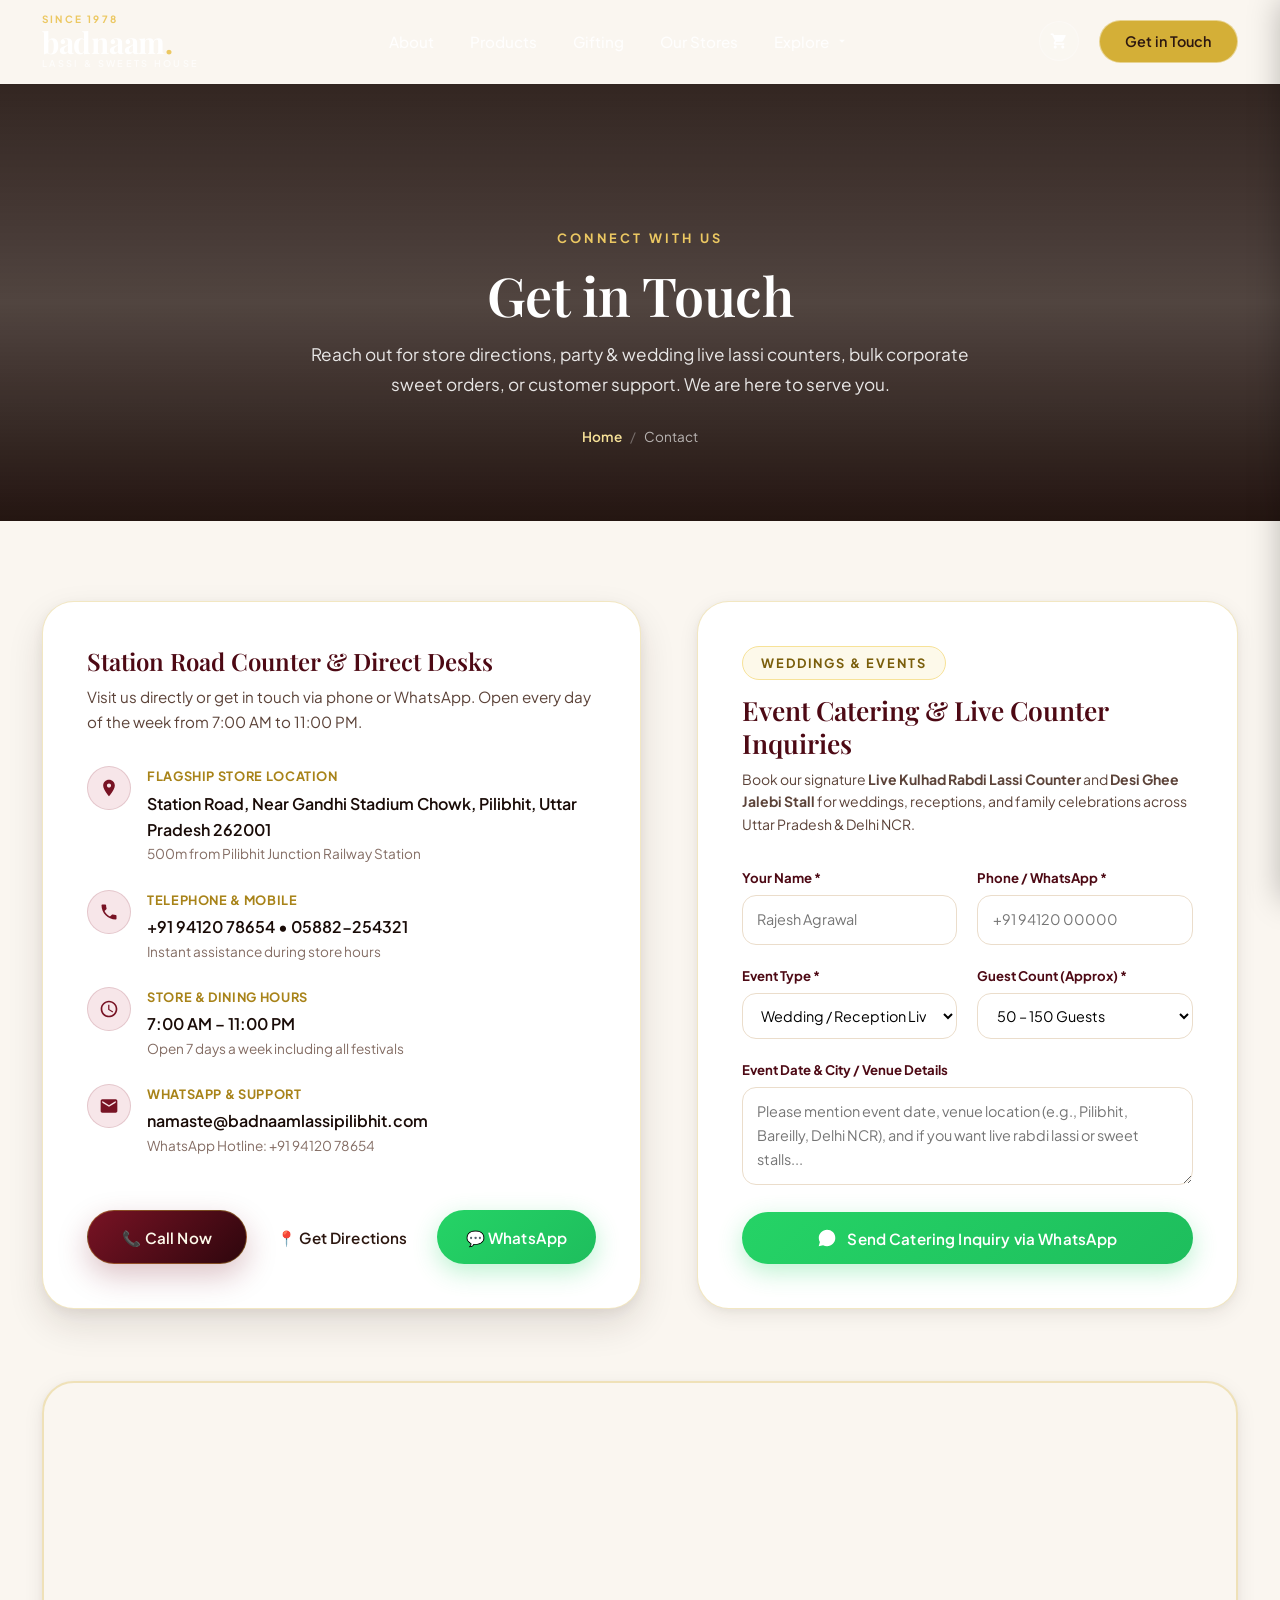
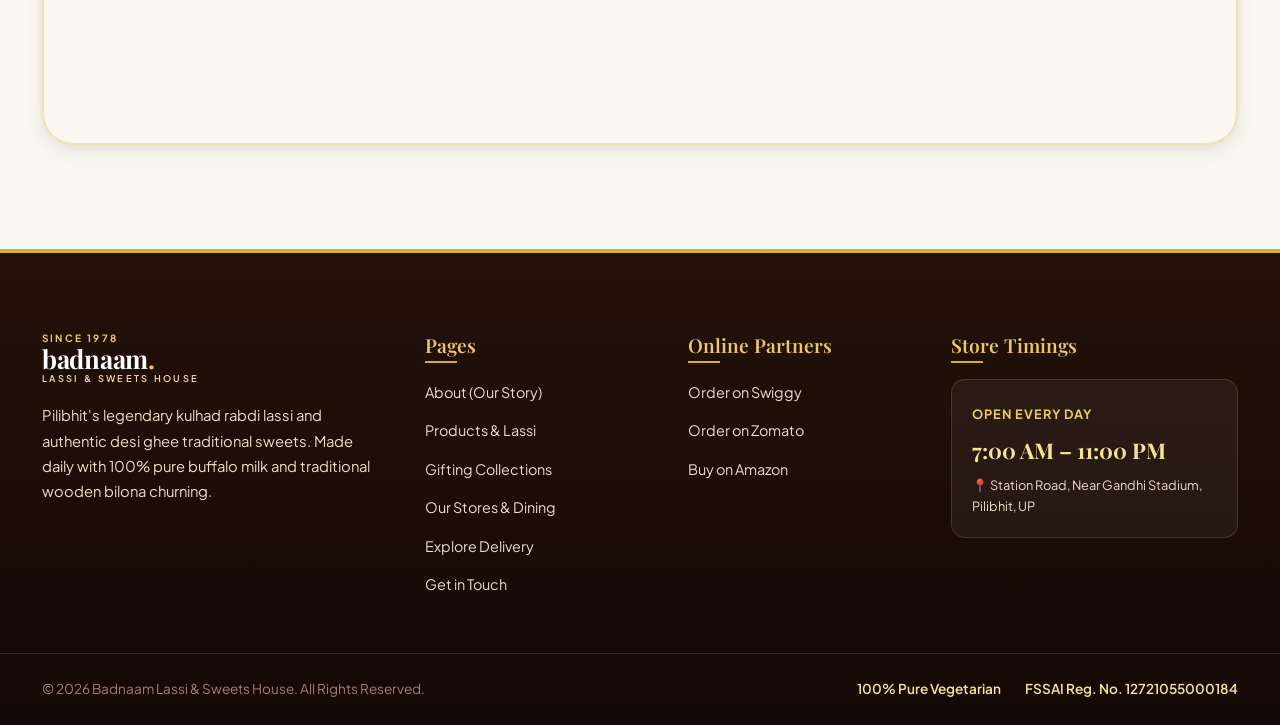
==== contact.html @ b6dbde14 "feat: separate site into distinct dedicated subpages for About, Products, Gifting, Stores, Explore, " ====
<!DOCTYPE html>
<html lang="en">
<head>
  <meta charset="UTF-8">
  <meta name="viewport" content="width=device-width, initial-scale=1.0">
  <title>Get in Touch &amp; Event Catering | Badnaam Lassi &amp; Sweets House</title>
  
  <meta name="description" content="Contact Badnaam Lassi & Sweets House, Pilibhit. Station Road & Highway dining contact numbers, store hours (7 AM - 11 PM), location map, and wedding catering inquiries.">
  <meta name="author" content="Badnaam Lassi & Sweets House">
  <link rel="canonical" href="https://badnaamlassipilibhit.com/contact.html">

  <link rel="icon" type="image/svg+xml" href="assets/icons/favicon.svg">

  <link rel="preconnect" href="https://fonts.googleapis.com">
  <link rel="preconnect" href="https://fonts.gstatic.com" crossorigin>
  <link href="https://fonts.googleapis.com/css2?family=Marcellus&family=Playfair+Display:ital,wght@0,500;0,600;0,700;1,500;1,600&family=Plus+Jakarta+Sans:wght@400;500;600;700;800&display=swap" rel="stylesheet">

  <link rel="stylesheet" href="css/styles.css">
</head>
<body>

  <!-- ==========================================================================
       Header Navigation
       ========================================================================== -->
  <header class="main-header scrolled" id="mainHeader" style="position: sticky; top:0;">
    <div class="container nav-container">
      <a href="index.html" class="brand-logo-ref" aria-label="Badnaam Lassi Home">
        <span class="brand-since-tag">SINCE 1978</span>
        <span class="brand-title-serif">badnaam<span>.</span></span>
        <span class="brand-sub-spaced">LASSI &amp; SWEETS HOUSE</span>
      </a>

      <nav class="nav-menu-ref" aria-label="Main Navigation">
        <a href="index.html" class="nav-link-ref">About</a>
        <a href="products.html" class="nav-link-ref">Products</a>
        <a href="gifting.html" class="nav-link-ref">Gifting</a>
        <a href="stores.html" class="nav-link-ref">Our Stores</a>

        <div class="nav-item-dropdown">
          <a href="explore.html" class="nav-link-ref" id="exploreTrigger" aria-haspopup="true">
            <span>Explore</span>
            <svg class="dropdown-caret" viewBox="0 0 24 24"><path d="M7 10l5 5 5-5z"/></svg>
          </a>

          <div class="explore-dropdown-pill" role="menu">
            <a href="https://www.swiggy.com" target="_blank" rel="noopener noreferrer" class="explore-pill-btn pill-swiggy" role="menuitem">
              <span class="pill-dot dot-swiggy"></span>
              <span>SWIGGY</span>
            </a>
            <a href="https://www.zomato.com" target="_blank" rel="noopener noreferrer" class="explore-pill-btn pill-zomato" role="menuitem">
              <span class="pill-dot dot-zomato"></span>
              <span>ZOMATO</span>
            </a>
            <a href="https://www.amazon.in" target="_blank" rel="noopener noreferrer" class="explore-pill-btn pill-amazon" role="menuitem">
              <span class="pill-dot dot-amazon"></span>
              <span>AMAZON</span>
            </a>
          </div>
        </div>
      </nav>

      <div class="header-actions-ref">
        <button type="button" class="cart-toggle-pill cart-toggle-trigger" aria-label="View Order Basket">
          <svg viewBox="0 0 24 24"><path d="M7 18c-1.1 0-1.99.9-1.99 2S5.9 22 7 22s2-.9 2-2-.9-2-2-2zM1 2v2h2l3.6 7.59-1.35 2.45c-.16.28-.25.61-.25.96 0 1.1.9 2 2 2h12v-2H7.42c-.14 0-.25-.11-.25-.25l.03-.12.9-1.63h7.45c.75 0 1.41-.41 1.75-1.03l3.58-6.49c.08-.14.12-.31.12-.48 0-.55-.45-1-1-1H5.21l-.94-2H1zm16 16c-1.1 0-1.99.9-1.99 2s.89 2 1.99 2 2-.9 2-2-.9-2-2-2z"/></svg>
          <span class="cart-badge" style="display:none;">0</span>
        </button>

        <a href="contact.html" class="btn-get-in-touch" style="background: var(--color-gold-500); color: var(--color-maroon-950);">
          Get in Touch
        </a>

        <button type="button" class="mobile-menu-btn" id="mobileMenuBtn" aria-label="Open Mobile Menu">
          <svg viewBox="0 0 24 24"><path d="M3 18h18v-2H3v2zm0-5h18v-2H3v2zm0-7v2h18V6H3z"/></svg>
        </button>
      </div>
    </div>
  </header>

  <!-- Mobile Drawer -->
  <div class="mobile-nav-drawer" id="mobileNavDrawer" aria-hidden="true">
    <div class="mobile-nav-panel">
      <button type="button" class="mobile-nav-close" id="mobileNavClose" aria-label="Close Mobile Menu">
        <svg width="28" height="28" viewBox="0 0 24 24" fill="currentColor"><path d="M19 6.41L17.59 5 12 10.59 6.41 5 5 6.41 10.59 12 5 17.59 6.41 19 12 13.41 17.59 19 19 17.59 13.41 12z"/></svg>
      </button>

      <div class="brand-logo-ref" style="margin-bottom: 2rem;">
        <span class="brand-since-tag" style="color: var(--color-gold-700);">SINCE 1978</span>
        <span class="brand-title-serif" style="color: var(--color-maroon-800); font-size: 1.6rem;">badnaam<span>.</span></span>
        <span class="brand-sub-spaced" style="color: var(--color-brown-700);">LASSI &amp; SWEETS HOUSE</span>
      </div>

      <div class="mobile-nav-links">
        <a href="index.html" class="mobile-nav-link">About (हमारा इतिहास)</a>
        <a href="products.html" class="mobile-nav-link">Products (मिष्ठान व लस्सी)</a>
        <a href="gifting.html" class="mobile-nav-link">Gifting (शाही उपहार)</a>
        <a href="stores.html" class="mobile-nav-link">Our Stores (दुकानें व भोजन)</a>
        <a href="explore.html" class="mobile-nav-link">Explore (Swiggy • Zomato • Amazon)</a>
        <a href="contact.html" class="mobile-nav-link active">Get in Touch (संपर्क)</a>
      </div>
    </div>
  </div>

  <main>
    <!-- Subpage Banner -->
    <section class="subpage-banner" style="background-image: linear-gradient(180deg, rgba(24, 9, 5, 0.88) 0%, rgba(24, 9, 5, 0.75) 50%, rgba(24, 9, 5, 0.95) 100%), url('https://images.unsplash.com/photo-1517248135467-4c7edcad34c4?auto=format&fit=crop&w=2200&q=85');">
      <div class="container">
        <span class="subpage-tag">CONNECT WITH US</span>
        <h1 class="subpage-title">Get in Touch</h1>
        <p class="subpage-desc">
          Reach out for store directions, party &amp; wedding live lassi counters, bulk corporate sweet orders, or customer support. We are here to serve you.
        </p>
        <div class="breadcrumb-nav">
          <a href="index.html">Home</a>
          <span class="breadcrumb-sep">/</span>
          <span>Contact</span>
        </div>
      </div>
    </section>

    <!-- Contact & Catering Grid -->
    <section class="contact-section" style="padding-top: 5rem;">
      <div class="container">
        <div class="contact-grid">
          <!-- Left Column: Contact Cards -->
          <div class="contact-info-card">
            <h2 class="contact-info-title">Station Road Counter &amp; Direct Desks</h2>
            <p class="contact-info-desc">
              Visit us directly or get in touch via phone or WhatsApp. Open every day of the week from 7:00 AM to 11:00 PM.
            </p>

            <div class="contact-details-list">
              <!-- Address -->
              <div class="contact-detail-row">
                <div class="contact-icon-box">
                  <svg viewBox="0 0 24 24"><path d="M12 2C8.13 2 5 5.13 5 9c0 5.25 7 13 7 13s7-7.75 7-13c0-3.87-3.13-7-7-7zm0 9.5c-1.38 0-2.5-1.12-2.5-2.5s1.12-2.5 2.5-2.5 2.5 1.12 2.5 2.5-1.12 2.5-2.5 2.5z"/></svg>
                </div>
                <div class="contact-detail-body">
                  <span class="contact-detail-label">Flagship Store Location</span>
                  <div class="contact-detail-value">Station Road, Near Gandhi Stadium Chowk, Pilibhit, Uttar Pradesh 262001</div>
                  <span class="contact-detail-sub">500m from Pilibhit Junction Railway Station</span>
                </div>
              </div>

              <!-- Phone -->
              <div class="contact-detail-row">
                <div class="contact-icon-box">
                  <svg viewBox="0 0 24 24"><path d="M6.62 10.79c1.44 2.83 3.76 5.14 6.59 6.59l2.2-2.2c.27-.27.67-.36 1.02-.24 1.12.37 2.33.57 3.57.57.55 0 1 .45 1 1V20c0 .55-.45 1-1 1-9.39 0-17-7.61-17-17 0-.55.45-1 1-1h3.5c.55 0 1 .45 1 1 0 1.25.2 2.45.57 3.57.11.35.03.74-.25 1.02l-2.2 2.2z"/></svg>
                </div>
                <div class="contact-detail-body">
                  <span class="contact-detail-label">Telephone &amp; Mobile</span>
                  <div class="contact-detail-value">
                    <a href="tel:+919412078654" style="color: inherit; text-decoration: none;">+91 94120 78654</a> &bull; 
                    <a href="tel:+915882254321" style="color: inherit; text-decoration: none;">05882-254321</a>
                  </div>
                  <span class="contact-detail-sub">Instant assistance during store hours</span>
                </div>
              </div>

              <!-- Hours -->
              <div class="contact-detail-row">
                <div class="contact-icon-box">
                  <svg viewBox="0 0 24 24"><path d="M11.99 2C6.47 2 2 6.48 2 12s4.47 10 9.99 10C17.52 22 22 17.52 22 12S17.52 2 11.99 2zM12 20c-4.42 0-8-3.58-8-8s3.58-8 8-8 8 3.58 8 8-3.58 8-8 8zm.5-13H11v6l5.25 3.15.75-1.23-4.5-2.67z"/></svg>
                </div>
                <div class="contact-detail-body">
                  <span class="contact-detail-label">Store &amp; Dining Hours</span>
                  <div class="contact-detail-value">7:00 AM &ndash; 11:00 PM</div>
                  <span class="contact-detail-sub">Open 7 days a week including all festivals</span>
                </div>
              </div>

              <!-- WhatsApp & Email -->
              <div class="contact-detail-row">
                <div class="contact-icon-box">
                  <svg viewBox="0 0 24 24"><path d="M20 4H4c-1.1 0-1.99.9-1.99 2L2 18c0 1.1.9 2 2 2h16c1.1 0 2-.9 2-2V6c0-1.1-.9-2-2-2zm0 4l-8 5-8-5V6l8 5 8-5v2z"/></svg>
                </div>
                <div class="contact-detail-body">
                  <span class="contact-detail-label">WhatsApp &amp; Support</span>
                  <div class="contact-detail-value">namaste@badnaamlassipilibhit.com</div>
                  <span class="contact-detail-sub">WhatsApp Hotline: +91 94120 78654</span>
                </div>
              </div>
            </div>

            <div class="contact-action-buttons">
              <a href="tel:+919412078654" class="btn btn-primary" style="flex: 1; text-align: center;">
                📞 Call Now
              </a>
              <a href="https://maps.google.com/?q=Station+Road+Gandhi+Stadium+Pilibhit" target="_blank" rel="noopener noreferrer" class="btn btn-outline" style="flex: 1; text-align: center;">
                📍 Get Directions
              </a>
              <a href="https://wa.me/919412078654" target="_blank" rel="noopener noreferrer" class="btn btn-whatsapp" style="flex: 1; text-align: center;">
                💬 WhatsApp
              </a>
            </div>
          </div>

          <!-- Right Column: Catering & Event Inquiry Form -->
          <div style="background: #FFFFFF; border-radius: var(--radius-xl); padding: 2.75rem; box-shadow: var(--shadow-md); border: 1px solid rgba(212, 175, 55, 0.3);">
            <div style="margin-bottom: 2rem;">
              <span class="section-tag">WEDDINGS &amp; EVENTS</span>
              <h3 style="font-family: var(--font-heading); font-size: 1.65rem; color: var(--color-maroon-800); margin-bottom: 0.5rem;">
                Event Catering &amp; Live Counter Inquiries
              </h3>
              <p style="font-size: 0.875rem; color: var(--text-secondary); line-height: 1.6;">
                Book our signature <strong>Live Kulhad Rabdi Lassi Counter</strong> and <strong>Desi Ghee Jalebi Stall</strong> for weddings, receptions, and family celebrations across Uttar Pradesh &amp; Delhi NCR.
              </p>
            </div>

            <form id="contactCateringForm" onsubmit="handleCateringSubmit(event)">
              <div style="display: grid; grid-template-columns: 1fr 1fr; gap: 1.25rem; margin-bottom: 1.25rem;">
                <div>
                  <label style="display: block; font-size: 0.825rem; font-weight: 700; color: var(--color-maroon-800); margin-bottom: 0.4rem;" for="contactName">Your Name *</label>
                  <input type="text" id="contactName" required placeholder="Rajesh Agrawal" style="width: 100%; padding: 0.75rem 0.9rem; border: 1px solid var(--color-cream-300); border-radius: var(--radius-md); font-family: var(--font-body); font-size: 0.9rem;">
                </div>
                <div>
                  <label style="display: block; font-size: 0.825rem; font-weight: 700; color: var(--color-maroon-800); margin-bottom: 0.4rem;" for="contactPhone">Phone / WhatsApp *</label>
                  <input type="tel" id="contactPhone" required placeholder="+91 94120 00000" style="width: 100%; padding: 0.75rem 0.9rem; border: 1px solid var(--color-cream-300); border-radius: var(--radius-md); font-family: var(--font-body); font-size: 0.9rem;">
                </div>
              </div>

              <div style="display: grid; grid-template-columns: 1fr 1fr; gap: 1.25rem; margin-bottom: 1.25rem;">
                <div>
                  <label style="display: block; font-size: 0.825rem; font-weight: 700; color: var(--color-maroon-800); margin-bottom: 0.4rem;" for="contactEvent">Event Type *</label>
                  <select id="contactEvent" required style="width: 100%; padding: 0.75rem 0.9rem; border: 1px solid var(--color-cream-300); border-radius: var(--radius-md); font-family: var(--font-body); font-size: 0.9rem; background: #FFF;">
                    <option value="Wedding / Reception">Wedding / Reception Live Counter</option>
                    <option value="Engagement / Roka">Engagement / Roka Ceremony</option>
                    <option value="Birthday / Anniversary">Birthday / Anniversary</option>
                    <option value="Corporate Event / Banquet">Corporate Event / Banquet</option>
                    <option value="Bulk Sweet Boxes">Bulk Sweet Boxes Order</option>
                    <option value="General Inquiry">General Feedback / Inquiry</option>
                  </select>
                </div>
                <div>
                  <label style="display: block; font-size: 0.825rem; font-weight: 700; color: var(--color-maroon-800); margin-bottom: 0.4rem;" for="contactGuests">Guest Count (Approx) *</label>
                  <select id="contactGuests" required style="width: 100%; padding: 0.75rem 0.9rem; border: 1px solid var(--color-cream-300); border-radius: var(--radius-md); font-family: var(--font-body); font-size: 0.9rem; background: #FFF;">
                    <option value="50 - 150 Guests">50 – 150 Guests</option>
                    <option value="150 - 300 Guests">150 – 300 Guests</option>
                    <option value="300 - 800 Guests">300 – 800 Guests</option>
                    <option value="800+ Mega Wedding">800+ Mega Wedding Gathering</option>
                  </select>
                </div>
              </div>

              <div style="margin-bottom: 1.25rem;">
                <label style="display: block; font-size: 0.825rem; font-weight: 700; color: var(--color-maroon-800); margin-bottom: 0.4rem;" for="contactMessage">Event Date &amp; City / Venue Details</label>
                <textarea id="contactMessage" rows="3" placeholder="Please mention event date, venue location (e.g., Pilibhit, Bareilly, Delhi NCR), and if you want live rabdi lassi or sweet stalls..." style="width: 100%; padding: 0.75rem 0.9rem; border: 1px solid var(--color-cream-300); border-radius: var(--radius-md); font-family: var(--font-body); font-size: 0.9rem;"></textarea>
              </div>

              <button type="submit" class="btn btn-whatsapp" style="width: 100%; font-size: 0.95rem; padding: 0.85rem 1.5rem;">
                <svg width="20" height="20" viewBox="0 0 24 24" fill="currentColor"><path d="M12.04 2c-5.46 0-9.91 4.45-9.91 9.91 0 1.75.46 3.45 1.32 4.95L2.05 22l5.25-1.38c1.45.79 3.08 1.21 4.74 1.21 5.46 0 9.91-4.45 9.91-9.91 0-2.65-1.03-5.14-2.9-7.01A9.816 9.816 0 0 0 12.04 2z"/></svg>
                <span>Send Catering Inquiry via WhatsApp</span>
              </button>
            </form>
          </div>
        </div>

        <!-- Google Maps Embed -->
        <div style="margin-top: 4.5rem; border-radius: var(--radius-xl); overflow: hidden; box-shadow: var(--shadow-md); border: 2px solid rgba(212, 175, 55, 0.3);">
          <iframe 
            src="https://www.google.com/maps/embed?pb=!1m18!1m12!1m3!1d14002.3456789!2d79.8028!3d28.6312!2m3!1f0!2f0!3f0!3m2!1i1024!2i768!4f13.1!3m3!1m2!1s0x39a0072b217c469b%3A0x8e50b8b6f3c1b69!2sStation%20Rd%2C%20Pilibhit%2C%20Uttar%20Pradesh%20262001!5e0!3m2!1sen!2sin!4v1700000000000!5m2!1sen!2sin" 
            width="100%" 
            height="360" 
            style="border:0; display:block;" 
            allowfullscreen="" 
            loading="lazy" 
            referrerpolicy="no-referrer-when-downgrade"
            title="Badnaam Lassi Pilibhit Location Map">
          </iframe>
        </div>
      </div>
    </section>
  </main>

  <!-- Interactive WhatsApp Order Drawer -->
  <div class="order-drawer-backdrop" id="orderDrawerBackdrop" aria-hidden="true"></div>
  <aside class="order-drawer" id="orderDrawer" aria-label="Order Basket Drawer">
    <div class="order-drawer-header">
      <div class="order-drawer-title">
        <svg width="22" height="22" viewBox="0 0 24 24" fill="currentColor"><path d="M7 18c-1.1 0-1.99.9-1.99 2S5.9 22 7 22s2-.9 2-2-.9-2-2-2zM1 2v2h2l3.6 7.59-1.35 2.45c-.16.28-.25.61-.25.96 0 1.1.9 2 2 2h12v-2H7.42c-.14 0-.25-.11-.25-.25l.03-.12.9-1.63h7.45c.75 0 1.41-.41 1.75-1.03l3.58-6.49c.08-.14.12-.31.12-.48 0-.55-.45-1-1-1H5.21l-.94-2H1zm16 16c-1.1 0-1.99.9-1.99 2s.89 2 1.99 2 2-.9 2-2-.9-2-2-2z"/></svg>
        <span>Your Order Basket</span>
      </div>
      <button type="button" class="order-drawer-close" id="orderDrawerClose" aria-label="Close Order Basket">
        <svg width="24" height="24" viewBox="0 0 24 24" fill="currentColor"><path d="M19 6.41L17.59 5 12 10.59 6.41 5 5 6.41 10.59 12 5 17.59 6.41 19 12 13.41 17.59 19 19 17.59 13.41 12z"/></svg>
      </button>
    </div>

    <div class="order-drawer-body">
      <div class="order-drawer-empty" id="orderDrawerEmpty">
        <svg viewBox="0 0 24 24"><path d="M19 6h-2c0-2.76-2.24-5-5-5S7 3.24 7 6H5c-1.1 0-2 .9-2 2v12c0 1.1.9 2 2 2h14c1.1 0 2-.9 2-2V8c0-1.1-.9-2-2-2zm-7-3c1.66 0 3 1.34 3 3H9c0-1.66 1.34-3 3-3zm7 17H5V8h14v12z"/></svg>
        <h4 style="font-family: var(--font-heading); color: var(--color-maroon-800); margin-bottom: 0.5rem;">Your Basket is Empty</h4>
        <p style="font-size: 0.875rem;">Browse products to build your order.</p>
      </div>
      <div class="order-item-list" id="orderDrawerItems"></div>
    </div>

    <div class="order-drawer-footer" id="orderDrawerFooter" style="display: none;">
      <div class="order-subtotal-row">
        <span>Estimated Total:</span>
        <span id="orderSubtotalAmount" style="color: var(--color-maroon-700);">₹0</span>
      </div>
      <button type="button" class="btn btn-whatsapp" id="sendWhatsAppOrderBtn" style="width: 100%;">
        <span>Send Order via WhatsApp</span>
      </button>
    </div>
  </aside>

  <!-- Footer -->
  <footer class="main-footer" role="contentinfo">
    <div class="footer-top">
      <div class="container footer-grid">
        <div class="footer-brand-col">
          <div class="brand-logo-ref">
            <span class="brand-since-tag" style="color: var(--color-gold-400);">SINCE 1978</span>
            <span class="brand-title-serif" style="color: #FFFFFF; font-size: 1.6rem;">badnaam<span>.</span></span>
            <span class="brand-sub-spaced" style="color: var(--color-gold-300);">LASSI &amp; SWEETS HOUSE</span>
          </div>
          <p>
            Pilibhit's legendary kulhad rabdi lassi and authentic desi ghee traditional sweets. Made daily with 100% pure buffalo milk and traditional wooden bilona churning.
          </p>
        </div>

        <div>
          <h4 class="footer-col-title">Pages</h4>
          <ul class="footer-links-list">
            <li><a href="index.html">About (Our Story)</a></li>
            <li><a href="products.html">Products &amp; Lassi</a></li>
            <li><a href="gifting.html">Gifting Collections</a></li>
            <li><a href="stores.html">Our Stores &amp; Dining</a></li>
            <li><a href="explore.html">Explore Delivery</a></li>
            <li><a href="contact.html">Get in Touch</a></li>
          </ul>
        </div>

        <div>
          <h4 class="footer-col-title">Online Partners</h4>
          <ul class="footer-links-list">
            <li><a href="https://www.swiggy.com" target="_blank" rel="noopener noreferrer">Order on Swiggy</a></li>
            <li><a href="https://www.zomato.com" target="_blank" rel="noopener noreferrer">Order on Zomato</a></li>
            <li><a href="https://www.amazon.in" target="_blank" rel="noopener noreferrer">Buy on Amazon</a></li>
          </ul>
        </div>

        <div>
          <h4 class="footer-col-title">Store Timings</h4>
          <div class="footer-hours-card">
            <span style="font-size: 0.8rem; text-transform: uppercase; letter-spacing: 0.08em; color: var(--color-gold-400); font-weight:700;">Open Every Day</span>
            <div class="footer-hours-time">7:00 AM – 11:00 PM</div>
            <div class="footer-hours-note">📍 Station Road, Near Gandhi Stadium, Pilibhit, UP</div>
          </div>
        </div>
      </div>
    </div>

    <div class="footer-bottom">
      <div class="container footer-bottom-inner">
        <div>&copy; 2026 Badnaam Lassi &amp; Sweets House. All Rights Reserved.</div>
        <div class="footer-certifications">
          <span class="cert-item">100% Pure Vegetarian</span>
          <span class="cert-item">FSSAI Reg. No. 12721055000184</span>
        </div>
      </div>
    </div>
  </footer>

  <script src="js/app.js"></script>
  <script>
    function handleCateringSubmit(e) {
      e.preventDefault();
      const name = document.getElementById('contactName').value.trim();
      const phone = document.getElementById('contactPhone').value.trim();
      const eventType = document.getElementById('contactEvent').value;
      const guests = document.getElementById('contactGuests').value;
      const message = document.getElementById('contactMessage').value.trim();

      const text = `Namaste Badnaam Sweets Team!%0A%0A*Event Catering / Bulk Inquiry:*%0A• *Client Name:* ${encodeURIComponent(name)}%0A• *Phone:* ${encodeURIComponent(phone)}%0A• *Event Type:* ${encodeURIComponent(eventType)}%0A• *Estimated Guests:* ${encodeURIComponent(guests)}%0A• *Details:* ${encodeURIComponent(message || 'None provided')}%0A%0APlease provide availability, counter options, and a quote.`;
      window.open(`https://wa.me/919412078654?text=${text}`, '_blank');
    }
  </script>
</body>
</html>
---- css/styles.css ----
/* ==========================================================================
   Badnaam Lassi & Sweets House - Pilibhit, Uttar Pradesh
   Premium Indian Heritage Aesthetic: Cream, Brown, Maroon & Royal Gold
   ========================================================================== */

/* --- CSS Variables & Theme Tokens --- */
:root {
  /* Warm Creams & Ivory */
  --color-cream-100: #FAF6F0;
  --color-cream-200: #F5EFE6;
  --color-cream-300: #EBDDCB;
  --color-cream-card: #FFFFFF;
  --color-cream-glass: rgba(250, 246, 240, 0.88);
  
  /* Royal Maroons & Deep Crimson */
  --color-maroon-900: #2E060D;
  --color-maroon-800: #4D0914;
  --color-maroon-700: #781324;
  --color-maroon-600: #931C30;
  --color-maroon-500: #B22941;
  --color-maroon-light: #F7E6E9;
  
  /* Earthen Clay & Roasted Cacao Browns */
  --color-brown-950: #190B07;
  --color-brown-900: #24120C;
  --color-brown-800: #3E2015;
  --color-brown-700: #5C3526;
  --color-brown-600: #7D4C39;
  --color-brown-400: #A87E6D;
  --color-brown-200: #D8C3B9;

  /* Royal Golds & Saffron Accents */
  --color-gold-900: #7A5E0B;
  --color-gold-700: #A88319;
  --color-gold-600: #C59B27;
  --color-gold-500: #D4AF37;
  --color-gold-400: #ECC862;
  --color-gold-300: #F7E298;
  --color-gold-100: #FDF9EA;
  --color-saffron: #E26D14;
  --color-saffron-light: #FFF0E0;

  /* Fresh Pure Veg & Functional Accents */
  --color-veg: #1E7E34;
  --color-veg-bg: #EAF7EE;
  --color-star: #F5A623;
  --color-whatsapp: #25D366;
  --color-whatsapp-dark: #1EBE5D;

  /* Neutral Text Hierarchy */
  --text-primary: #2C1710;
  --text-secondary: #5C4339;
  --text-muted: #846D64;
  --text-inverse: #FAF6F0;

  /* Typography */
  --font-heading: 'Playfair Display', 'Marcellus', Georgia, serif;
  --font-accent: 'Marcellus', Georgia, serif;
  --font-body: 'Plus Jakarta Sans', -apple-system, BlinkMacSystemFont, 'Segoe UI', Roboto, sans-serif;
  
  /* Elevating Shadows */
  --shadow-sm: 0 2px 8px rgba(44, 23, 16, 0.06);
  --shadow-md: 0 6px 20px rgba(44, 23, 16, 0.08), 0 2px 6px rgba(44, 23, 16, 0.04);
  --shadow-lg: 0 16px 36px rgba(44, 23, 16, 0.12), 0 4px 12px rgba(44, 23, 16, 0.06);
  --shadow-gold: 0 10px 28px rgba(212, 175, 55, 0.28);
  --shadow-maroon: 0 12px 30px rgba(120, 19, 36, 0.25);

  /* Transitions & Radii */
  --radius-sm: 8px;
  --radius-md: 14px;
  --radius-lg: 20px;
  --radius-xl: 32px;
  --radius-full: 9999px;
  --transition-fast: 0.2s cubic-bezier(0.25, 0.8, 0.25, 1);
  --transition-normal: 0.35s cubic-bezier(0.25, 0.8, 0.25, 1);
  --transition-slow: 0.6s cubic-bezier(0.22, 1, 0.36, 1);

  /* Layout Containers */
  --container-max: 1260px;
  --header-height: 84px;
}

/* --- Base & Reset --- */
*, *::before, *::after {
  box-sizing: border-box;
  margin: 0;
  padding: 0;
}

html {
  scroll-behavior: smooth;
  font-size: 16px;
  text-size-adjust: 100%;
  -webkit-tap-highlight-color: transparent;
}

body {
  font-family: var(--font-body);
  color: var(--text-primary);
  background-color: var(--color-cream-100);
  line-height: 1.65;
  overflow-x: hidden;
  position: relative;
}

img, svg, picture {
  display: block;
  max-width: 100%;
  height: auto;
}

button, input, select, textarea {
  font: inherit;
}

button {
  cursor: pointer;
  border: none;
  background: none;
}

a {
  color: inherit;
  text-decoration: none;
  transition: all var(--transition-fast);
}

ul, ol {
  list-style: none;
}

/* --- Custom Scrollbar --- */
::-webkit-scrollbar {
  width: 9px;
}
::-webkit-scrollbar-track {
  background: var(--color-cream-200);
}
::-webkit-scrollbar-thumb {
  background: var(--color-brown-400);
  border-radius: var(--radius-full);
}
::-webkit-scrollbar-thumb:hover {
  background: var(--color-maroon-700);
}

/* --- Typography Helpers --- */
h1, h2, h3, h4, h5, h6 {
  font-family: var(--font-heading);
  color: var(--color-maroon-800);
  font-weight: 600;
  line-height: 1.25;
}

.heading-display {
  font-size: clamp(2.4rem, 5vw, 4.2rem);
  letter-spacing: -0.02em;
}

.heading-section {
  font-size: clamp(1.85rem, 3.5vw, 2.85rem);
  letter-spacing: -0.01em;
}

.heading-card {
  font-size: 1.35rem;
}

.text-gold {
  color: var(--color-gold-400);
}

.text-maroon {
  color: var(--color-maroon-700);
}

.text-saffron {
  color: var(--color-saffron);
}

.font-accent {
  font-family: var(--font-accent);
}

.container {
  width: 100%;
  max-width: var(--container-max);
  margin-left: auto;
  margin-right: auto;
  padding-left: 2rem;
  padding-right: 2rem;
}

/* --- Section Headers with Indian Flourish --- */
.section-header {
  text-align: center;
  max-width: 780px;
  margin: 0 auto 3.5rem auto;
  position: relative;
}

.section-tag {
  display: inline-flex;
  align-items: center;
  gap: 0.5rem;
  padding: 0.35rem 1.15rem;
  background-color: var(--color-gold-100);
  border: 1px solid var(--color-gold-300);
  color: var(--color-gold-900);
  font-size: 0.8rem;
  font-weight: 700;
  text-transform: uppercase;
  letter-spacing: 0.15em;
  border-radius: var(--radius-full);
  margin-bottom: 0.85rem;
}

.section-tag svg {
  width: 13px;
  height: 13px;
  fill: var(--color-gold-600);
}

.section-title {
  margin-bottom: 0.75rem;
  color: var(--color-maroon-800);
  font-size: clamp(2rem, 3.8vw, 3rem);
}

.section-divider {
  display: flex;
  align-items: center;
  justify-content: center;
  margin: 0.85rem auto 1.25rem auto;
}

.section-divider img {
  height: 22px;
  width: auto;
  opacity: 0.85;
}

.section-subtitle {
  font-size: 1.05rem;
  color: var(--text-secondary);
  line-height: 1.7;
}

/* --- Buttons & CTAs --- */
.btn {
  display: inline-flex;
  align-items: center;
  justify-content: center;
  gap: 0.65rem;
  padding: 0.85rem 1.75rem;
  border-radius: var(--radius-full);
  font-weight: 600;
  font-size: 0.95rem;
  letter-spacing: 0.01em;
  transition: all var(--transition-normal);
  text-align: center;
  position: relative;
  overflow: hidden;
  white-space: nowrap;
}

.btn-primary {
  background: linear-gradient(135deg, var(--color-maroon-700) 0%, var(--color-maroon-900) 100%);
  color: var(--color-gold-100);
  border: 1px solid rgba(212, 175, 55, 0.4);
  box-shadow: var(--shadow-maroon);
}

.btn-primary:hover {
  transform: translateY(-2px);
  box-shadow: 0 14px 32px rgba(120, 19, 36, 0.38);
  border-color: var(--color-gold-400);
  background: linear-gradient(135deg, var(--color-maroon-600) 0%, var(--color-maroon-800) 100%);
}

.btn-gold {
  background: linear-gradient(135deg, #ECC862 0%, #D4AF37 50%, #B88A1A 100%);
  color: var(--color-maroon-900);
  border: 1px solid rgba(255, 255, 255, 0.5);
  box-shadow: var(--shadow-gold);
  font-weight: 700;
}

.btn-gold:hover {
  transform: translateY(-2px);
  box-shadow: 0 14px 32px rgba(212, 175, 55, 0.45);
  background: linear-gradient(135deg, #F5D77F 0%, #ECC862 50%, #C59B27 100%);
}

.btn-outline-gold {
  background: transparent;
  color: var(--color-brown-900);
  border: 1.5px solid var(--color-gold-600);
}

.btn-outline-gold:hover {
  background: var(--color-gold-100);
  color: var(--color-maroon-800);
  border-color: var(--color-gold-700);
  transform: translateY(-2px);
}

.btn-outline-white {
  background: rgba(255, 255, 255, 0.08);
  color: #FFFFFF;
  border: 1.5px solid rgba(255, 255, 255, 0.45);
  backdrop-filter: blur(8px);
}

.btn-outline-white:hover {
  background: var(--color-gold-400);
  color: var(--color-maroon-900);
  border-color: var(--color-gold-400);
  transform: translateY(-2px);
  box-shadow: 0 6px 20px rgba(236, 200, 98, 0.35);
}

.btn-whatsapp {
  background: linear-gradient(135deg, var(--color-whatsapp) 0%, var(--color-whatsapp-dark) 100%);
  color: #FFFFFF;
  box-shadow: 0 8px 24px rgba(37, 211, 102, 0.3);
}

.btn-whatsapp:hover {
  background: linear-gradient(135deg, #2ae06f 0%, #1ab154 100%);
  transform: translateY(-2px);
  box-shadow: 0 12px 28px rgba(37, 211, 102, 0.45);
}

.btn-sm {
  padding: 0.5rem 1.15rem;
  font-size: 0.85rem;
}

/* ==========================================================================
   Header & Navigation (Matching Reference Photo)
   ========================================================================== */
.main-header {
  position: absolute;
  top: 0;
  left: 0;
  width: 100%;
  height: var(--header-height);
  z-index: 1000;
  background: transparent;
  border-bottom: 1px solid rgba(255, 255, 255, 0.12);
  transition: all var(--transition-normal);
  display: flex;
  align-items: center;
}

.main-header.scrolled {
  position: fixed;
  top: 0;
  background: rgba(26, 11, 6, 0.94);
  backdrop-filter: blur(16px);
  -webkit-backdrop-filter: blur(16px);
  border-bottom: 1px solid rgba(212, 175, 55, 0.3);
  height: 72px;
  box-shadow: 0 10px 30px rgba(0, 0, 0, 0.3);
}

.nav-container {
  display: flex;
  align-items: center;
  justify-content: space-between;
  width: 100%;
}

/* Brand Logo (Matching Reference: SINCE 1978 / badnaam / LASSI & SWEETS HOUSE) */
.brand-logo-ref {
  display: flex;
  flex-direction: column;
  text-decoration: none;
}

.brand-since-tag {
  font-size: 0.625rem;
  font-weight: 700;
  color: var(--color-gold-400);
  letter-spacing: 0.22em;
  text-transform: uppercase;
  line-height: 1;
  margin-bottom: 2px;
}

.brand-title-serif {
  font-family: 'Playfair Display', Georgia, serif;
  font-size: 1.85rem;
  font-weight: 700;
  color: #FFFFFF;
  line-height: 1.05;
  letter-spacing: -0.01em;
  transition: color var(--transition-fast);
}

.brand-title-serif span {
  color: var(--color-gold-400);
}

.brand-logo-ref:hover .brand-title-serif {
  color: var(--color-gold-300);
}

.brand-sub-spaced {
  font-size: 0.58rem;
  font-weight: 600;
  color: rgba(255, 255, 255, 0.7);
  letter-spacing: 0.25em;
  text-transform: uppercase;
  line-height: 1;
  margin-top: 2px;
}

/* Navigation Links */
.nav-menu-ref {
  display: flex;
  align-items: center;
  gap: 2.25rem;
}

.nav-link-ref {
  font-size: 0.95rem;
  font-weight: 500;
  color: rgba(255, 255, 255, 0.88);
  position: relative;
  padding: 0.4rem 0;
  transition: color var(--transition-fast);
  display: inline-flex;
  align-items: center;
  gap: 0.35rem;
}

.nav-link-ref:hover, .nav-link-ref.active {
  color: #FFFFFF;
}

.nav-link-ref.active::after {
  content: '';
  position: absolute;
  bottom: -4px;
  left: 0;
  width: 100%;
  height: 2px;
  background: var(--color-gold-400);
  border-radius: var(--radius-full);
}

/* Explore Dropdown & Floating Pill */
.nav-item-dropdown {
  position: relative;
}

.dropdown-caret {
  width: 14px;
  height: 14px;
  fill: currentColor;
  transition: transform var(--transition-fast);
}

.nav-item-dropdown:hover .dropdown-caret,
.nav-item-dropdown.open .dropdown-caret {
  transform: rotate(180deg);
}

/* The exact floating pill capsule from reference photo */
.explore-dropdown-pill {
  position: absolute;
  top: calc(100% + 14px);
  left: 50%;
  transform: translateX(-50%) translateY(8px);
  background: #FFFDF9;
  border-radius: var(--radius-full);
  padding: 6px 8px;
  display: flex;
  align-items: center;
  gap: 6px;
  box-shadow: 0 16px 40px rgba(0, 0, 0, 0.35), 0 2px 10px rgba(0,0,0,0.1);
  border: 1px solid rgba(212, 175, 55, 0.35);
  white-space: nowrap;
  opacity: 0;
  visibility: hidden;
  transition: all var(--transition-normal);
  z-index: 1200;
}

.nav-item-dropdown:hover .explore-dropdown-pill,
.nav-item-dropdown.open .explore-dropdown-pill {
  opacity: 1;
  visibility: visible;
  transform: translateX(-50%) translateY(0);
}

.explore-pill-btn {
  display: inline-flex;
  align-items: center;
  gap: 7px;
  padding: 6px 14px;
  border-radius: var(--radius-full);
  font-size: 0.725rem;
  font-weight: 800;
  letter-spacing: 0.08em;
  text-transform: uppercase;
  transition: all var(--transition-fast);
}

.pill-dot {
  width: 7px;
  height: 7px;
  border-radius: 50%;
  flex-shrink: 0;
}

/* Swiggy Button */
.pill-swiggy {
  background: #FFF5EE;
  color: #D85D00;
}
.dot-swiggy {
  background: #FC8019;
}
.pill-swiggy:hover {
  background: #FFEAD9;
  transform: translateY(-1px);
}

/* Zomato Button */
.pill-zomato {
  background: #FFF0F2;
  color: #CB202D;
}
.dot-zomato {
  background: #E23744;
}
.pill-zomato:hover {
  background: #FFE0E4;
  transform: translateY(-1px);
}

/* Amazon Button */
.pill-amazon {
  background: #F4F6F8;
  color: #142F43;
}
.dot-amazon {
  background: #0F1111;
}
.pill-amazon:hover {
  background: #E6EBF0;
  transform: translateY(-1px);
}

/* Header Actions */
.header-actions-ref {
  display: flex;
  align-items: center;
  gap: 1.25rem;
}

.btn-get-in-touch {
  padding: 0.55rem 1.6rem;
  border-radius: var(--radius-full);
  border: 1.5px solid rgba(255, 255, 255, 0.45);
  background: rgba(255, 255, 255, 0.08);
  color: #FFFFFF;
  font-size: 0.9rem;
  font-weight: 600;
  backdrop-filter: blur(8px);
  transition: all var(--transition-fast);
}

.btn-get-in-touch:hover {
  background: var(--color-gold-400);
  color: var(--color-maroon-900);
  border-color: var(--color-gold-400);
  box-shadow: 0 4px 20px rgba(236, 200, 98, 0.4);
  transform: translateY(-1px);
}

.cart-toggle-pill {
  position: relative;
  width: 40px;
  height: 40px;
  border-radius: 50%;
  background: rgba(255, 255, 255, 0.12);
  border: 1px solid rgba(255, 255, 255, 0.25);
  display: flex;
  align-items: center;
  justify-content: center;
  color: #FFFFFF;
  transition: all var(--transition-fast);
}

.cart-toggle-pill:hover {
  background: rgba(255, 255, 255, 0.25);
}

.cart-toggle-pill svg {
  width: 18px;
  height: 18px;
  fill: currentColor;
}

/* ==========================================================================
   Full-Bleed Hero Banner (Exactly Matching Reference Photo)
   ========================================================================== */
.hero-editorial-section {
  position: relative;
  min-height: 100vh;
  display: flex;
  flex-direction: column;
  justify-content: space-between;
  background-image: 
    linear-gradient(180deg, rgba(20, 8, 4, 0.72) 0%, rgba(20, 8, 4, 0.45) 50%, rgba(20, 8, 4, 0.88) 100%),
    linear-gradient(90deg, rgba(20, 8, 4, 0.9) 0%, rgba(20, 8, 4, 0.62) 55%, rgba(20, 8, 4, 0.3) 100%),
    url('https://images.unsplash.com/photo-1546833999-b9f581a1996d?auto=format&fit=crop&w=2200&q=85');
  background-size: cover;
  background-position: center 38%;
  background-attachment: scroll;
  color: #FFFFFF;
  padding-top: calc(var(--header-height) + 2rem);
  padding-bottom: 2rem;
  overflow: hidden;
}

.hero-editorial-grid {
  display: grid;
  grid-template-columns: 1.15fr 0.85fr;
  gap: 4rem;
  align-items: flex-end;
  margin-top: auto;
  margin-bottom: auto;
  padding: 4.5rem 0 3rem 0;
}

/* Left Hero Column */
.hero-story-tag {
  font-size: 0.8rem;
  font-weight: 700;
  color: var(--color-gold-400);
  letter-spacing: 0.28em;
  text-transform: uppercase;
  margin-bottom: 1.25rem;
  display: inline-block;
}

.hero-editorial-title {
  font-family: 'Playfair Display', Georgia, serif;
  font-size: clamp(2.6rem, 4.8vw, 4.2rem);
  font-weight: 500;
  color: #FFFFFF;
  line-height: 1.15;
  margin-bottom: 2.25rem;
  letter-spacing: -0.01em;
}

/* Dual-Tone Badge Pill (Matching Reference) */
.hero-dual-pill {
  display: inline-flex;
  align-items: center;
  background: rgba(255, 255, 255, 0.95);
  border-radius: var(--radius-full);
  padding: 4px;
  box-shadow: 0 10px 30px rgba(0, 0, 0, 0.3);
  backdrop-filter: blur(12px);
  max-width: 100%;
}

.dual-pill-badge {
  background: linear-gradient(135deg, #ECC862 0%, #D4AF37 100%);
  color: var(--color-maroon-900);
  font-size: 0.725rem;
  font-weight: 800;
  letter-spacing: 0.08em;
  text-transform: uppercase;
  padding: 6px 14px;
  border-radius: var(--radius-full);
  flex-shrink: 0;
}

.dual-pill-text {
  padding: 0 14px;
  font-size: 0.85rem;
  font-weight: 600;
  color: var(--color-brown-900);
  line-height: 1.4;
}

/* Right Hero Column */
.hero-editorial-narrative {
  font-size: 1.125rem;
  line-height: 1.85;
  color: rgba(255, 255, 255, 0.9);
  margin-bottom: 2.25rem;
}

.hero-editorial-narrative .highlight-gold {
  color: var(--color-gold-400);
  font-weight: 600;
}

.hero-cta-row {
  display: flex;
  align-items: center;
  flex-wrap: wrap;
  gap: 1rem;
}

/* Bottom Controls Bar on Hero */
.hero-bottom-controls-bar {
  display: flex;
  align-items: center;
  justify-content: space-between;
  width: 100%;
  padding-top: 1.5rem;
  border-top: 1px solid rgba(255, 255, 255, 0.1);
}

.hero-play-cluster {
  display: flex;
  align-items: center;
  gap: 1rem;
}

.floating-play-btn {
  width: 52px;
  height: 52px;
  border-radius: 50%;
  background: var(--color-maroon-600);
  color: #FFFFFF;
  display: flex;
  align-items: center;
  justify-content: center;
  box-shadow: 0 8px 24px rgba(147, 28, 48, 0.5);
  transition: all var(--transition-fast);
  cursor: pointer;
}

.floating-play-btn:hover {
  transform: scale(1.08);
  background: var(--color-maroon-500);
}

.floating-play-btn svg {
  width: 20px;
  height: 20px;
  fill: currentColor;
  margin-left: 2px;
}

.play-label-text {
  font-size: 0.85rem;
  font-weight: 600;
  color: rgba(255, 255, 255, 0.85);
  letter-spacing: 0.04em;
}

.hero-right-floats {
  display: flex;
  align-items: center;
  gap: 0.75rem;
}

.floating-ctrl-btn {
  width: 44px;
  height: 44px;
  border-radius: 50%;
  background: rgba(255, 255, 255, 0.15);
  color: #FFFFFF;
  border: 1px solid rgba(255, 255, 255, 0.25);
  display: flex;
  align-items: center;
  justify-content: center;
  backdrop-filter: blur(8px);
  transition: all var(--transition-fast);
  cursor: pointer;
}

.floating-ctrl-btn:hover {
  background: rgba(255, 255, 255, 0.3);
  transform: translateY(-2px);
}

.floating-ctrl-btn svg {
  width: 20px;
  height: 20px;
  fill: currentColor;
}

.floating-ctrl-whatsapp {
  background: var(--color-whatsapp);
  border-color: var(--color-whatsapp);
}
.floating-ctrl-whatsapp:hover {
  background: #1ebe5d;
}

/* ==========================================================================
   Section: A Legacy Built Over Generations (Matching Lower Half of Screenshot)
   ========================================================================== */
.legacy-section {
  padding: 6.5rem 0;
  background-color: var(--color-cream-100);
  position: relative;
  overflow: hidden;
}

.legacy-grid {
  display: grid;
  grid-template-columns: 1.15fr 0.85fr;
  gap: 4.5rem;
  align-items: center;
}

.legacy-story-col {
  display: flex;
  flex-direction: column;
}

.legacy-tag {
  font-size: 0.85rem;
  font-weight: 800;
  color: var(--color-maroon-700);
  letter-spacing: 0.22em;
  text-transform: uppercase;
  margin-bottom: 0.85rem;
  display: block;
}

.legacy-title {
  font-family: 'Playfair Display', Georgia, serif;
  font-size: clamp(2.2rem, 4vw, 3.4rem);
  color: var(--color-maroon-800);
  font-weight: 600;
  line-height: 1.2;
  margin-bottom: 1.5rem;
}

.legacy-p {
  font-size: 1.05rem;
  color: var(--text-secondary);
  line-height: 1.8;
  margin-bottom: 1.35rem;
}

.legacy-pillars-list {
  display: grid;
  grid-template-columns: repeat(2, 1fr);
  gap: 1.5rem;
  margin-top: 2rem;
}

.legacy-pillar-item {
  background: #FFFFFF;
  padding: 1.35rem;
  border-radius: var(--radius-md);
  border-left: 4px solid var(--color-gold-500);
  box-shadow: var(--shadow-sm);
  transition: transform var(--transition-fast);
}

.legacy-pillar-item:hover {
  transform: translateY(-3px);
  box-shadow: var(--shadow-md);
}

.legacy-pillar-title {
  font-family: var(--font-heading);
  font-size: 1.1rem;
  font-weight: 700;
  color: var(--color-brown-950);
  margin-bottom: 0.35rem;
}

.legacy-pillar-desc {
  font-size: 0.875rem;
  color: var(--text-muted);
  line-height: 1.55;
}

/* Founder Portrait & Archival Craft Card */
.legacy-visual-card {
  position: relative;
  background: #FFFFFF;
  padding: 1rem;
  border-radius: var(--radius-xl);
  box-shadow: var(--shadow-lg);
  border: 1px solid rgba(212, 175, 55, 0.35);
}

.legacy-visual-img {
  width: 100%;
  height: 480px;
  object-fit: cover;
  border-radius: var(--radius-lg);
}

.legacy-badge-overlay {
  position: absolute;
  bottom: 2rem;
  left: 2rem;
  right: 2rem;
  background: rgba(26, 11, 6, 0.92);
  backdrop-filter: blur(12px);
  color: #FFFFFF;
  padding: 1.25rem 1.5rem;
  border-radius: var(--radius-md);
  border: 1px solid var(--color-gold-400);
  display: flex;
  align-items: center;
  gap: 1rem;
}

.legacy-badge-icon {
  width: 44px;
  height: 44px;
  border-radius: 50%;
  background: var(--color-gold-400);
  color: var(--color-maroon-900);
  display: flex;
  align-items: center;
  justify-content: center;
  font-weight: 800;
  font-size: 1.25rem;
  flex-shrink: 0;
}

.legacy-badge-title {
  font-family: var(--font-heading);
  font-size: 1.05rem;
  font-weight: 700;
  color: var(--color-gold-300);
}

.legacy-badge-sub {
  font-size: 0.8rem;
  color: rgba(255, 255, 255, 0.8);
}

/* ==========================================================================
   Products Section
   ========================================================================== */
.products-section {
  padding: 6.5rem 0;
  background-color: var(--color-cream-200);
  position: relative;
}

.menu-controls {
  display: flex;
  flex-direction: column;
  align-items: center;
  gap: 1.5rem;
  margin-bottom: 3.5rem;
}

.menu-tabs {
  display: flex;
  flex-wrap: wrap;
  justify-content: center;
  gap: 0.75rem;
  background: #FFFFFF;
  padding: 0.5rem;
  border-radius: var(--radius-full);
  border: 1px solid rgba(212, 175, 55, 0.35);
  box-shadow: var(--shadow-sm);
}

.menu-tab-btn {
  padding: 0.65rem 1.4rem;
  border-radius: var(--radius-full);
  font-size: 0.925rem;
  font-weight: 600;
  color: var(--color-brown-800);
  transition: all var(--transition-fast);
  display: inline-flex;
  align-items: center;
  gap: 0.45rem;
}

.menu-tab-btn:hover {
  color: var(--color-maroon-700);
}

.menu-tab-btn.active {
  background: linear-gradient(135deg, var(--color-maroon-700) 0%, var(--color-maroon-900) 100%);
  color: var(--color-gold-100);
  box-shadow: var(--shadow-sm);
}

.menu-search-wrapper {
  position: relative;
  width: 100%;
  max-width: 440px;
}

.menu-search-input {
  width: 100%;
  padding: 0.75rem 1.25rem 0.75rem 2.85rem;
  background: #FFFFFF;
  border: 1.5px solid var(--color-cream-300);
  border-radius: var(--radius-full);
  font-size: 0.95rem;
  color: var(--text-primary);
  box-shadow: var(--shadow-sm);
  transition: border-color var(--transition-fast);
}

.menu-search-input:focus {
  outline: none;
  border-color: var(--color-gold-500);
  box-shadow: 0 0 0 3px rgba(212, 175, 55, 0.2);
}

.menu-search-icon {
  position: absolute;
  top: 50%;
  left: 1rem;
  transform: translateY(-50%);
  width: 18px;
  height: 18px;
  fill: var(--color-brown-400);
  pointer-events: none;
}

/* Menu Grid */
.menu-grid {
  display: grid;
  grid-template-columns: repeat(auto-fill, minmax(290px, 1fr));
  gap: 2rem;
}

.menu-card {
  background: #FFFFFF;
  border-radius: var(--radius-lg);
  overflow: hidden;
  box-shadow: var(--shadow-md);
  border: 1px solid rgba(212, 175, 55, 0.2);
  display: flex;
  flex-direction: column;
  transition: all var(--transition-normal);
  position: relative;
}

.menu-card:hover {
  transform: translateY(-6px);
  box-shadow: var(--shadow-lg);
  border-color: var(--color-gold-400);
}

.menu-card-img-wrap {
  position: relative;
  height: 220px;
  overflow: hidden;
  background: var(--color-cream-200);
}

.menu-card-img {
  width: 100%;
  height: 100%;
  object-fit: cover;
  transition: transform 0.6s ease;
}

.menu-card:hover .menu-card-img {
  transform: scale(1.08);
}

.menu-card-tag {
  position: absolute;
  top: 12px;
  left: 12px;
  background: linear-gradient(135deg, var(--color-gold-500) 0%, var(--color-gold-700) 100%);
  color: var(--color-maroon-900);
  font-size: 0.7rem;
  font-weight: 700;
  text-transform: uppercase;
  padding: 0.25rem 0.65rem;
  border-radius: var(--radius-full);
  box-shadow: var(--shadow-sm);
  letter-spacing: 0.05em;
}

.menu-card-veg {
  position: absolute;
  top: 12px;
  right: 12px;
  width: 22px;
  height: 22px;
  background: #FFFFFF;
  border: 1.5px solid var(--color-veg);
  border-radius: 4px;
  display: flex;
  align-items: center;
  justify-content: center;
  box-shadow: var(--shadow-sm);
}

.menu-card-veg-dot {
  width: 10px;
  height: 10px;
  background: var(--color-veg);
  border-radius: 50%;
}

.menu-card-body {
  padding: 1.35rem;
  display: flex;
  flex-direction: column;
  flex-grow: 1;
}

.menu-card-header {
  margin-bottom: 0.5rem;
}

.menu-card-title {
  font-family: var(--font-heading);
  font-size: 1.25rem;
  font-weight: 700;
  color: var(--color-maroon-800);
  margin-bottom: 0.2rem;
  line-height: 1.25;
}

.menu-card-hindi {
  font-size: 0.85rem;
  font-weight: 600;
  color: var(--color-gold-700);
}

.menu-card-desc {
  font-size: 0.875rem;
  color: var(--text-secondary);
  line-height: 1.55;
  margin-bottom: 1.25rem;
  flex-grow: 1;
}

.menu-card-footer {
  display: flex;
  align-items: center;
  justify-content: space-between;
  border-top: 1px dashed var(--color-cream-300);
  padding-top: 1rem;
  margin-top: auto;
}

.menu-price {
  font-family: var(--font-heading);
  font-size: 1.35rem;
  font-weight: 700;
  color: var(--color-brown-950);
}

.menu-price-unit {
  font-size: 0.75rem;
  color: var(--text-muted);
  font-weight: 500;
}

.btn-add-order {
  display: inline-flex;
  align-items: center;
  gap: 0.4rem;
  padding: 0.5rem 1rem;
  border-radius: var(--radius-full);
  background: var(--color-cream-200);
  border: 1px solid var(--color-gold-500);
  color: var(--color-maroon-800);
  font-size: 0.85rem;
  font-weight: 700;
  transition: all var(--transition-fast);
}

.btn-add-order:hover {
  background: var(--color-maroon-700);
  color: var(--color-gold-100);
  border-color: var(--color-maroon-700);
  transform: translateY(-2px);
}

/* ==========================================================================
   Section: Gifting Collections
   ========================================================================== */
.gifting-section {
  padding: 6.5rem 0;
  background-color: var(--color-cream-100);
  position: relative;
}

.gifting-grid {
  display: grid;
  grid-template-columns: repeat(3, 1fr);
  gap: 2.25rem;
}

.gifting-card {
  background: #FFFFFF;
  border-radius: var(--radius-xl);
  overflow: hidden;
  box-shadow: var(--shadow-md);
  border: 1px solid rgba(212, 175, 55, 0.25);
  display: flex;
  flex-direction: column;
  transition: all var(--transition-normal);
}

.gifting-card:hover {
  transform: translateY(-6px);
  box-shadow: var(--shadow-lg);
  border-color: var(--color-gold-400);
}

.gifting-img-wrap {
  position: relative;
  height: 250px;
  overflow: hidden;
}

.gifting-img-wrap img {
  width: 100%;
  height: 100%;
  object-fit: cover;
  transition: transform 0.6s ease;
}

.gifting-card:hover .gifting-img-wrap img {
  transform: scale(1.06);
}

.gifting-body {
  padding: 1.75rem;
  display: flex;
  flex-direction: column;
  flex-grow: 1;
}

.gifting-title {
  font-family: var(--font-heading);
  font-size: 1.35rem;
  font-weight: 700;
  color: var(--color-maroon-800);
  margin-bottom: 0.5rem;
}

.gifting-desc {
  font-size: 0.9rem;
  color: var(--text-secondary);
  line-height: 1.6;
  margin-bottom: 1.25rem;
  flex-grow: 1;
}

.gifting-footer {
  display: flex;
  align-items: center;
  justify-content: space-between;
  border-top: 1px solid var(--color-cream-300);
  padding-top: 1rem;
}

/* ==========================================================================
   Section: Our Stores & Dining
   ========================================================================== */
.stores-section {
  padding: 6.5rem 0;
  background-color: var(--color-cream-200);
  position: relative;
}

.stores-grid {
  display: grid;
  grid-template-columns: 1fr 1fr;
  gap: 3rem;
  margin-bottom: 3.5rem;
}

.store-card {
  background: #FFFFFF;
  border-radius: var(--radius-xl);
  padding: 2.25rem;
  box-shadow: var(--shadow-md);
  border: 1px solid rgba(212, 175, 55, 0.3);
  display: flex;
  flex-direction: column;
}

.store-badge {
  display: inline-block;
  background: var(--color-gold-100);
  color: var(--color-gold-900);
  border: 1px solid var(--color-gold-300);
  font-size: 0.75rem;
  font-weight: 800;
  text-transform: uppercase;
  letter-spacing: 0.08em;
  padding: 0.25rem 0.75rem;
  border-radius: var(--radius-full);
  margin-bottom: 1rem;
  width: fit-content;
}

.store-name {
  font-family: var(--font-heading);
  font-size: 1.5rem;
  color: var(--color-maroon-800);
  margin-bottom: 0.75rem;
}

.store-detail {
  display: flex;
  align-items: flex-start;
  gap: 0.75rem;
  margin-bottom: 0.75rem;
  font-size: 0.925rem;
  color: var(--text-secondary);
}

.store-detail svg {
  width: 18px;
  height: 18px;
  fill: var(--color-gold-600);
  flex-shrink: 0;
  margin-top: 3px;
}

.store-actions {
  display: flex;
  gap: 0.85rem;
  margin-top: 1.5rem;
  flex-wrap: wrap;
}

/* ==========================================================================
   Section: Explore Delivery & Pilibhit Travel Guide
   ========================================================================== */
.explore-section {
  padding: 6.5rem 0;
  background-color: var(--color-cream-100);
  position: relative;
}

.delivery-partners-grid {
  display: grid;
  grid-template-columns: repeat(3, 1fr);
  gap: 2rem;
  margin-bottom: 3.5rem;
}

.delivery-card {
  background: #FFFFFF;
  border-radius: var(--radius-xl);
  padding: 2.25rem;
  text-align: center;
  box-shadow: var(--shadow-md);
  border: 1px solid rgba(212, 175, 55, 0.25);
  display: flex;
  flex-direction: column;
  align-items: center;
  transition: transform var(--transition-fast);
}

.delivery-card:hover {
  transform: translateY(-5px);
  box-shadow: var(--shadow-lg);
}

.delivery-partner-badge {
  font-size: 1.35rem;
  font-weight: 800;
  letter-spacing: 0.06em;
  margin-bottom: 0.5rem;
}

.delivery-desc {
  font-size: 0.9rem;
  color: var(--text-secondary);
  line-height: 1.6;
  margin-bottom: 1.5rem;
}

/* ==========================================================================
   Reviews Section
   ========================================================================== */
.reviews-section {
  padding: 6.5rem 0;
  background-color: var(--color-cream-200);
  position: relative;
}

.reviews-grid {
  display: grid;
  grid-template-columns: repeat(auto-fill, minmax(340px, 1fr));
  gap: 2rem;
}

.review-card {
  background: #FFFFFF;
  border-radius: var(--radius-lg);
  padding: 2rem;
  box-shadow: var(--shadow-sm);
  border: 1px solid rgba(212, 175, 55, 0.2);
  display: flex;
  flex-direction: column;
  position: relative;
  transition: all var(--transition-normal);
}

.review-card:hover {
  transform: translateY(-4px);
  box-shadow: var(--shadow-md);
  border-color: var(--color-gold-400);
}

.review-quote-icon {
  position: absolute;
  top: 1.5rem;
  right: 1.5rem;
  width: 32px;
  height: 32px;
  fill: var(--color-cream-300);
}

.review-card-stars {
  display: flex;
  align-items: center;
  gap: 2px;
  color: var(--color-star);
  margin-bottom: 1rem;
}

.review-card-stars svg {
  width: 16px;
  height: 16px;
  fill: currentColor;
}

.review-card-highlight {
  font-family: var(--font-heading);
  font-size: 1.15rem;
  font-weight: 700;
  color: var(--color-maroon-800);
  line-height: 1.35;
  margin-bottom: 0.75rem;
}

.review-card-text {
  font-size: 0.925rem;
  color: var(--text-secondary);
  line-height: 1.65;
  margin-bottom: 1.5rem;
  flex-grow: 1;
}

.review-author-wrap {
  display: flex;
  align-items: center;
  gap: 0.85rem;
  border-top: 1px solid var(--color-cream-200);
  padding-top: 1rem;
  margin-top: auto;
}

.review-author-avatar {
  width: 44px;
  height: 44px;
  border-radius: 50%;
  background: linear-gradient(135deg, var(--color-maroon-700) 0%, var(--color-maroon-900) 100%);
  color: var(--color-gold-300);
  display: flex;
  align-items: center;
  justify-content: center;
  font-weight: 700;
  font-size: 1rem;
  flex-shrink: 0;
  border: 1.5px solid var(--color-gold-400);
}

.review-author-info {
  display: flex;
  flex-direction: column;
}

.review-author-name {
  font-size: 0.95rem;
  font-weight: 700;
  color: var(--color-brown-950);
}

.review-author-loc {
  font-size: 0.8rem;
  color: var(--text-muted);
}

/* ==========================================================================
   Contact / Get in Touch Section
   ========================================================================== */
.contact-section {
  padding: 6.5rem 0;
  background-color: var(--color-cream-100);
  position: relative;
}

.contact-grid {
  display: grid;
  grid-template-columns: 1.05fr 0.95fr;
  gap: 3.5rem;
}

.contact-info-card {
  background: #FFFFFF;
  border-radius: var(--radius-xl);
  padding: 2.75rem;
  box-shadow: var(--shadow-lg);
  border: 1px solid rgba(212, 175, 55, 0.3);
  display: flex;
  flex-direction: column;
}

.contact-info-title {
  margin-bottom: 0.5rem;
}

.contact-info-desc {
  color: var(--text-secondary);
  margin-bottom: 2rem;
  font-size: 0.95rem;
}

.contact-details-list {
  display: flex;
  flex-direction: column;
  gap: 1.5rem;
  margin-bottom: 2.5rem;
}

.contact-detail-row {
  display: flex;
  align-items: flex-start;
  gap: 1rem;
}

.contact-icon-box {
  width: 44px;
  height: 44px;
  border-radius: 50%;
  background: var(--color-maroon-light);
  color: var(--color-maroon-700);
  display: flex;
  align-items: center;
  justify-content: center;
  flex-shrink: 0;
  border: 1px solid rgba(120, 19, 36, 0.15);
}

.contact-icon-box svg {
  width: 20px;
  height: 20px;
  fill: currentColor;
}

.contact-detail-body {
  display: flex;
  flex-direction: column;
}

.contact-detail-label {
  font-size: 0.8rem;
  font-weight: 700;
  text-transform: uppercase;
  color: var(--color-gold-700);
  letter-spacing: 0.05em;
  margin-bottom: 0.2rem;
}

.contact-detail-value {
  font-size: 1rem;
  font-weight: 600;
  color: var(--color-brown-950);
}

.contact-detail-sub {
  font-size: 0.85rem;
  color: var(--text-muted);
}

.contact-action-buttons {
  display: flex;
  flex-wrap: wrap;
  gap: 1rem;
  margin-top: auto;
}

/* Catering Form Card */
.catering-form-card {
  background: #FFFFFF;
  border-radius: var(--radius-xl);
  padding: 2.25rem;
  box-shadow: var(--shadow-md);
  border: 1px solid rgba(212, 175, 55, 0.3);
}

.catering-form-title {
  font-family: var(--font-heading);
  font-size: 1.35rem;
  color: var(--color-maroon-800);
  margin-bottom: 0.35rem;
}

.catering-form-desc {
  font-size: 0.875rem;
  color: var(--text-secondary);
  margin-bottom: 1.5rem;
}

.form-row {
  display: grid;
  grid-template-columns: 1fr 1fr;
  gap: 1rem;
  margin-bottom: 1rem;
}

.form-group {
  display: flex;
  flex-direction: column;
  gap: 0.4rem;
  margin-bottom: 1rem;
}

.form-label {
  font-size: 0.825rem;
  font-weight: 600;
  color: var(--color-brown-800);
}

.form-control {
  padding: 0.75rem 1rem;
  border-radius: var(--radius-sm);
  border: 1.5px solid var(--color-cream-300);
  background: var(--color-cream-100);
  color: var(--text-primary);
  font-size: 0.925rem;
  transition: all var(--transition-fast);
}

.form-control:focus {
  outline: none;
  background: #FFFFFF;
  border-color: var(--color-gold-500);
  box-shadow: 0 0 0 3px rgba(212, 175, 55, 0.2);
}

textarea.form-control {
  resize: vertical;
  min-height: 80px;
}

.form-alert-success {
  display: none;
  background: var(--color-veg-bg);
  color: var(--color-veg);
  border: 1px solid #B8E2C8;
  padding: 0.85rem 1.25rem;
  border-radius: var(--radius-sm);
  font-size: 0.875rem;
  font-weight: 600;
  margin-bottom: 1rem;
  align-items: center;
  gap: 0.65rem;
}

/* ==========================================================================
   Order Basket Drawer & Modal
   ========================================================================== */
.order-drawer-backdrop {
  position: fixed;
  inset: 0;
  background: rgba(30, 12, 8, 0.65);
  backdrop-filter: blur(4px);
  z-index: 1500;
  opacity: 0;
  visibility: hidden;
  transition: all var(--transition-normal);
}

.order-drawer-backdrop.active {
  opacity: 1;
  visibility: visible;
}

.order-drawer {
  position: fixed;
  top: 0;
  right: -450px;
  width: 100%;
  max-width: 440px;
  height: 100vh;
  background: #FFFFFF;
  z-index: 1501;
  box-shadow: -10px 0 30px rgba(0,0,0,0.25);
  display: flex;
  flex-direction: column;
  transition: right var(--transition-normal);
}

.order-drawer.active {
  right: 0;
}

.order-drawer-header {
  padding: 1.5rem;
  background: linear-gradient(135deg, var(--color-maroon-800) 0%, var(--color-maroon-900) 100%);
  color: var(--color-gold-100);
  display: flex;
  align-items: center;
  justify-content: space-between;
  border-bottom: 2px solid var(--color-gold-500);
}

.order-drawer-title {
  font-family: var(--font-heading);
  font-size: 1.35rem;
  display: flex;
  align-items: center;
  gap: 0.6rem;
}

.order-drawer-close {
  color: var(--color-gold-200);
  width: 36px;
  height: 36px;
  border-radius: 50%;
  display: flex;
  align-items: center;
  justify-content: center;
  transition: background var(--transition-fast);
}

.order-drawer-close:hover {
  background: rgba(255, 255, 255, 0.15);
  color: #FFFFFF;
}

.order-drawer-body {
  padding: 1.5rem;
  flex-grow: 1;
  overflow-y: auto;
}

.order-drawer-empty {
  text-align: center;
  padding: 3rem 1rem;
  color: var(--text-muted);
}

.order-drawer-empty svg {
  width: 56px;
  height: 56px;
  fill: var(--color-cream-300);
  margin-bottom: 1rem;
}

.order-item-list {
  display: flex;
  flex-direction: column;
  gap: 1rem;
}

.order-item-row {
  display: flex;
  align-items: center;
  justify-content: space-between;
  padding: 0.85rem;
  background: var(--color-cream-100);
  border-radius: var(--radius-sm);
  border: 1px solid var(--color-cream-300);
  gap: 0.75rem;
}

.order-item-info {
  flex-grow: 1;
}

.order-item-name {
  font-size: 0.9rem;
  font-weight: 700;
  color: var(--color-brown-950);
}

.order-item-price {
  font-size: 0.8rem;
  color: var(--color-maroon-700);
  font-weight: 600;
}

.order-item-controls {
  display: flex;
  align-items: center;
  gap: 0.5rem;
}

.order-qty-btn {
  width: 26px;
  height: 26px;
  border-radius: 50%;
  background: #FFFFFF;
  border: 1px solid var(--color-gold-500);
  color: var(--color-maroon-800);
  display: flex;
  align-items: center;
  justify-content: center;
  font-weight: 700;
  font-size: 0.85rem;
  transition: all var(--transition-fast);
}

.order-qty-btn:hover {
  background: var(--color-maroon-700);
  color: #FFFFFF;
}

.order-qty-num {
  font-weight: 700;
  font-size: 0.9rem;
  min-width: 20px;
  text-align: center;
}

.order-drawer-footer {
  padding: 1.5rem;
  border-top: 1px solid var(--color-cream-300);
  background: var(--color-cream-100);
}

.order-subtotal-row {
  display: flex;
  justify-content: space-between;
  align-items: center;
  font-size: 1.15rem;
  font-weight: 700;
  color: var(--color-brown-950);
  margin-bottom: 1.25rem;
}

/* ==========================================================================
   Story Video Presentation Modal
   ========================================================================== */
.video-modal-backdrop {
  position: fixed;
  inset: 0;
  background: rgba(18, 7, 4, 0.9);
  backdrop-filter: blur(10px);
  z-index: 2200;
  display: flex;
  align-items: center;
  justify-content: center;
  padding: 2rem;
  opacity: 0;
  visibility: hidden;
  transition: all var(--transition-normal);
}

.video-modal-backdrop.active {
  opacity: 1;
  visibility: visible;
}

.video-modal-card {
  position: relative;
  background: #1F0D07;
  border: 2px solid var(--color-gold-500);
  border-radius: var(--radius-xl);
  max-width: 800px;
  width: 100%;
  overflow: hidden;
  box-shadow: 0 25px 60px rgba(0, 0, 0, 0.6);
}

.video-modal-close {
  position: absolute;
  top: 1rem;
  right: 1rem;
  width: 40px;
  height: 40px;
  border-radius: 50%;
  background: rgba(255, 255, 255, 0.2);
  color: #FFFFFF;
  display: flex;
  align-items: center;
  justify-content: center;
  z-index: 10;
  transition: background var(--transition-fast);
}

.video-modal-close:hover {
  background: var(--color-maroon-700);
}

.video-modal-header {
  padding: 2rem 2.5rem 1rem 2.5rem;
}

.video-modal-title {
  font-family: var(--font-heading);
  font-size: 1.65rem;
  color: var(--color-gold-300);
  margin-bottom: 0.5rem;
}

.video-modal-sub {
  color: rgba(255, 255, 255, 0.8);
  font-size: 0.95rem;
  line-height: 1.6;
}

.video-modal-preview {
  position: relative;
  height: 380px;
  overflow: hidden;
}

.video-modal-preview img {
  width: 100%;
  height: 100%;
  object-fit: cover;
}

/* ==========================================================================
   Footer
   ========================================================================== */
.main-footer {
  background: linear-gradient(180deg, #24110A 0%, #140805 100%);
  color: var(--color-cream-200);
  position: relative;
  overflow: hidden;
  border-top: 4px solid var(--color-gold-500);
}

.footer-mandala {
  position: absolute;
  top: -120px;
  right: -120px;
  width: 500px;
  height: 500px;
  opacity: 0.05;
  pointer-events: none;
}

.footer-top {
  padding: 5rem 0 3.5rem 0;
}

.footer-grid {
  display: grid;
  grid-template-columns: 1.4fr 0.9fr 0.9fr 1.2fr;
  gap: 3rem;
}

.footer-brand-col p {
  color: var(--color-cream-300);
  font-size: 0.925rem;
  line-height: 1.7;
  margin: 1.25rem 0 1.5rem 0;
}

.footer-social-links {
  display: flex;
  align-items: center;
  gap: 0.75rem;
}

.footer-social-btn {
  width: 40px;
  height: 40px;
  border-radius: 50%;
  background: rgba(255, 255, 255, 0.08);
  border: 1px solid rgba(212, 175, 55, 0.3);
  display: flex;
  align-items: center;
  justify-content: center;
  color: var(--color-gold-300);
  transition: all var(--transition-fast);
}

.footer-social-btn:hover {
  background: var(--color-gold-500);
  color: var(--color-maroon-900);
  transform: translateY(-2px);
}

.footer-social-btn svg {
  width: 18px;
  height: 18px;
  fill: currentColor;
}

.footer-col-title {
  font-family: var(--font-heading);
  font-size: 1.2rem;
  color: var(--color-gold-400);
  margin-bottom: 1.35rem;
  position: relative;
  display: inline-block;
}

.footer-col-title::after {
  content: '';
  position: absolute;
  left: 0;
  bottom: -6px;
  width: 32px;
  height: 2px;
  background: var(--color-gold-500);
}

.footer-links-list {
  display: flex;
  flex-direction: column;
  gap: 0.75rem;
}

.footer-links-list a {
  color: var(--color-cream-300);
  font-size: 0.9rem;
  transition: all var(--transition-fast);
  display: inline-flex;
  align-items: center;
  gap: 0.4rem;
}

.footer-links-list a:hover {
  color: var(--color-gold-300);
  transform: translateX(4px);
}

.footer-hours-card {
  background: rgba(255, 255, 255, 0.05);
  border: 1px solid rgba(212, 175, 55, 0.2);
  border-radius: var(--radius-md);
  padding: 1.25rem;
}

.footer-hours-time {
  font-family: var(--font-heading);
  font-size: 1.35rem;
  color: var(--color-gold-300);
  font-weight: 700;
  margin: 0.4rem 0;
}

.footer-hours-note {
  font-size: 0.8rem;
  color: var(--color-cream-300);
}

.footer-bottom {
  border-top: 1px solid rgba(255, 255, 255, 0.1);
  padding: 1.5rem 0;
  font-size: 0.85rem;
  color: var(--color-brown-400);
}

.footer-bottom-inner {
  display: flex;
  align-items: center;
  justify-content: space-between;
  flex-wrap: wrap;
  gap: 1rem;
}

.footer-certifications {
  display: flex;
  align-items: center;
  gap: 1.5rem;
}

.cert-item {
  display: flex;
  align-items: center;
  gap: 0.4rem;
  color: var(--color-gold-300);
  font-weight: 600;
}

.cert-item svg {
  width: 14px;
  height: 14px;
  fill: currentColor;
}

/* ==========================================================================
   Mobile Nav Drawer & Floating Bar
   ========================================================================== */
.mobile-menu-btn {
  display: none;
  width: 42px;
  height: 42px;
  border-radius: var(--radius-sm);
  background: rgba(255, 255, 255, 0.12);
  border: 1px solid rgba(255, 255, 255, 0.25);
  color: #FFFFFF;
  align-items: center;
  justify-content: center;
}

.mobile-menu-btn svg {
  width: 22px;
  height: 22px;
  fill: currentColor;
}

.mobile-nav-drawer {
  position: fixed;
  inset: 0;
  background: rgba(30, 12, 8, 0.7);
  backdrop-filter: blur(6px);
  z-index: 1400;
  opacity: 0;
  visibility: hidden;
  transition: all var(--transition-normal);
}

.mobile-nav-drawer.active {
  opacity: 1;
  visibility: visible;
}

.mobile-nav-panel {
  position: absolute;
  top: 0;
  left: -320px;
  width: 300px;
  height: 100%;
  background: var(--color-cream-100);
  box-shadow: 10px 0 30px rgba(0,0,0,0.3);
  display: flex;
  flex-direction: column;
  padding: 2rem 1.5rem;
  transition: left var(--transition-normal);
}

.mobile-nav-drawer.active .mobile-nav-panel {
  left: 0;
}

.mobile-nav-close {
  align-self: flex-end;
  color: var(--color-brown-900);
  margin-bottom: 1.5rem;
}

.mobile-nav-links {
  display: flex;
  flex-direction: column;
  gap: 1.25rem;
  margin-top: 1.5rem;
}

.mobile-nav-link {
  font-family: var(--font-heading);
  font-size: 1.25rem;
  color: var(--color-maroon-800);
  font-weight: 700;
  padding-bottom: 0.5rem;
  border-bottom: 1px dashed var(--color-cream-300);
}

.mobile-floating-bar {
  display: none;
  position: fixed;
  bottom: 0;
  left: 0;
  width: 100%;
  background: rgba(30, 14, 8, 0.96);
  backdrop-filter: blur(12px);
  border-top: 1px solid var(--color-gold-500);
  z-index: 1200;
  padding: 0.5rem 1rem;
  box-shadow: 0 -4px 20px rgba(0,0,0,0.25);
}

.mobile-bar-inner {
  display: grid;
  grid-template-columns: repeat(4, 1fr);
  gap: 0.5rem;
}

.mobile-bar-btn {
  display: flex;
  flex-direction: column;
  align-items: center;
  justify-content: center;
  color: var(--color-cream-200);
  font-size: 0.7rem;
  font-weight: 600;
  padding: 0.4rem 0;
  border-radius: var(--radius-sm);
  transition: all var(--transition-fast);
  text-decoration: none;
}

.mobile-bar-btn svg {
  width: 20px;
  height: 20px;
  margin-bottom: 2px;
  fill: currentColor;
}

.mobile-bar-btn.highlight-gold {
  color: var(--color-gold-300);
}

.mobile-bar-btn.highlight-green {
  color: var(--color-whatsapp);
}

.back-to-top {
  position: fixed;
  bottom: 85px;
  right: 20px;
  width: 44px;
  height: 44px;
  border-radius: 50%;
  background: var(--color-maroon-700);
  color: var(--color-gold-100);
  border: 1.5px solid var(--color-gold-400);
  display: flex;
  align-items: center;
  justify-content: center;
  box-shadow: var(--shadow-lg);
  opacity: 0;
  visibility: hidden;
  transform: translateY(12px);
  transition: all var(--transition-normal);
  z-index: 900;
}

.back-to-top.visible {
  opacity: 1;
  visibility: visible;
  transform: translateY(0);
}

.fade-in-up {
  opacity: 0;
  transform: translateY(28px);
  transition: opacity 0.7s cubic-bezier(0.22, 1, 0.36, 1), transform 0.7s cubic-bezier(0.22, 1, 0.36, 1);
}

.fade-in-up.in-view {
  opacity: 1;
  transform: translateY(0);
}

/* ==========================================================================
   Responsive Breakpoints
   ========================================================================== */
@media (max-width: 1080px) {
  .hero-editorial-grid {
    grid-template-columns: 1fr;
    gap: 3rem;
  }
  .legacy-grid {
    grid-template-columns: 1fr;
    gap: 3rem;
  }
  .gifting-grid {
    grid-template-columns: 1fr 1fr;
  }
  .delivery-partners-grid {
    grid-template-columns: 1fr;
  }
  .stores-grid {
    grid-template-columns: 1fr;
  }
  .contact-grid {
    grid-template-columns: 1fr;
  }
  .footer-grid {
    grid-template-columns: repeat(2, 1fr);
  }
}

@media (max-width: 860px) {
  .nav-menu-ref, .btn-get-in-touch {
    display: none;
  }
  .mobile-menu-btn {
    display: flex;
  }
  .mobile-floating-bar {
    display: block;
  }
  body {
    padding-bottom: 60px;
  }
  .hero-bottom-controls-bar {
    flex-direction: column;
    gap: 1.25rem;
    align-items: flex-start;
  }
  .hero-right-floats {
    align-self: flex-end;
  }
}

@media (max-width: 580px) {
  .hero-editorial-title {
    font-size: 2.3rem;
  }
  .hero-dual-pill {
    flex-direction: column;
    align-items: flex-start;
    border-radius: var(--radius-md);
    padding: 0.75rem;
  }
  .dual-pill-badge {
    margin-bottom: 0.35rem;
  }
  .dual-pill-text {
    padding: 0;
  }
  .legacy-pillars-list {
    grid-template-columns: 1fr;
  }
  .gifting-grid {
    grid-template-columns: 1fr;
  }
  .form-row {
    grid-template-columns: 1fr;
  }
  .footer-grid {
    grid-template-columns: 1fr;
  }
}

/* ==========================================================================
   Subpage Banners & Breadcrumbs (Multi-page Architecture)
   ========================================================================== */
.subpage-banner {
  position: relative;
  padding: calc(var(--header-height) + 3.5rem) 0 4.5rem 0;
  background: 
    linear-gradient(180deg, rgba(24, 9, 5, 0.88) 0%, rgba(24, 9, 5, 0.75) 50%, rgba(24, 9, 5, 0.95) 100%),
    url('https://images.unsplash.com/photo-1546833999-b9f581a1996d?auto=format&fit=crop&w=2200&q=85');
  background-size: cover;
  background-position: center;
  color: #FFFFFF;
  text-align: center;
}

.subpage-banner-gifting {
  background-image: 
    linear-gradient(180deg, rgba(24, 9, 5, 0.88) 0%, rgba(24, 9, 5, 0.75) 50%, rgba(24, 9, 5, 0.95) 100%),
    url('https://images.unsplash.com/photo-1513519245088-0e12902e5a38?auto=format&fit=crop&w=2200&q=85');
}

.subpage-banner-stores {
  background-image: 
    linear-gradient(180deg, rgba(24, 9, 5, 0.88) 0%, rgba(24, 9, 5, 0.75) 50%, rgba(24, 9, 5, 0.95) 100%),
    url('https://images.unsplash.com/photo-1555396273-367ea4eb4db5?auto=format&fit=crop&w=2200&q=85');
}

.subpage-banner-explore {
  background-image: 
    linear-gradient(180deg, rgba(24, 9, 5, 0.88) 0%, rgba(24, 9, 5, 0.75) 50%, rgba(24, 9, 5, 0.95) 100%),
    url('https://images.unsplash.com/photo-1626132647523-66f5bf380027?auto=format&fit=crop&w=2200&q=85');
}

.subpage-banner-contact {
  background-image: 
    linear-gradient(180deg, rgba(24, 9, 5, 0.88) 0%, rgba(24, 9, 5, 0.75) 50%, rgba(24, 9, 5, 0.95) 100%),
    url('https://images.unsplash.com/photo-1556910103-1c02745aae4d?auto=format&fit=crop&w=2200&q=85');
}

.subpage-tag {
  font-size: 0.8rem;
  font-weight: 700;
  color: var(--color-gold-400);
  letter-spacing: 0.25em;
  text-transform: uppercase;
  margin-bottom: 0.75rem;
  display: inline-block;
}

.subpage-title {
  font-family: 'Playfair Display', Georgia, serif;
  font-size: clamp(2.3rem, 4.2vw, 3.4rem);
  color: #FFFFFF;
  margin-bottom: 0.75rem;
  letter-spacing: -0.01em;
}

.subpage-desc {
  font-size: 1.075rem;
  color: rgba(255, 255, 255, 0.88);
  max-width: 680px;
  margin: 0 auto 1.5rem auto;
  line-height: 1.7;
}

.breadcrumb-nav {
  display: inline-flex;
  align-items: center;
  gap: 0.5rem;
  font-size: 0.85rem;
  color: rgba(255, 255, 255, 0.65);
}

.breadcrumb-nav a {
  color: var(--color-gold-300);
  font-weight: 600;
}

.breadcrumb-nav a:hover {
  text-decoration: underline;
}

.breadcrumb-sep {
  opacity: 0.5;
}

/* Subpage Callout Cards on Home */
.home-subpages-preview {
  padding: 6.5rem 0;
  background-color: var(--color-cream-200);
}

.subpage-cards-grid {
  display: grid;
  grid-template-columns: repeat(4, 1fr);
  gap: 1.75rem;
}

.subpage-preview-card {
  background: #FFFFFF;
  border-radius: var(--radius-xl);
  overflow: hidden;
  box-shadow: var(--shadow-md);
  border: 1px solid rgba(212, 175, 55, 0.25);
  display: flex;
  flex-direction: column;
  transition: all var(--transition-normal);
  text-decoration: none;
  color: inherit;
}

.subpage-preview-card:hover {
  transform: translateY(-8px);
  box-shadow: var(--shadow-lg);
  border-color: var(--color-gold-400);
}

.preview-card-img-wrap {
  position: relative;
  height: 200px;
  overflow: hidden;
}

.preview-card-img-wrap img {
  width: 100%;
  height: 100%;
  object-fit: cover;
  transition: transform 0.6s ease;
}

.subpage-preview-card:hover .preview-card-img-wrap img {
  transform: scale(1.08);
}

.preview-card-badge {
  position: absolute;
  top: 12px;
  left: 12px;
  background: linear-gradient(135deg, var(--color-gold-500) 0%, var(--color-gold-700) 100%);
  color: var(--color-maroon-900);
  font-size: 0.7rem;
  font-weight: 800;
  text-transform: uppercase;
  padding: 0.25rem 0.65rem;
  border-radius: var(--radius-full);
}

.preview-card-body {
  padding: 1.5rem;
  display: flex;
  flex-direction: column;
  flex-grow: 1;
}

.preview-card-title {
  font-family: var(--font-heading);
  font-size: 1.25rem;
  font-weight: 700;
  color: var(--color-maroon-800);
  margin-bottom: 0.4rem;
}

.preview-card-desc {
  font-size: 0.875rem;
  color: var(--text-secondary);
  line-height: 1.55;
  margin-bottom: 1.25rem;
  flex-grow: 1;
}

.preview-card-link {
  font-size: 0.85rem;
  font-weight: 700;
  color: var(--color-maroon-700);
  display: inline-flex;
  align-items: center;
  gap: 0.35rem;
  transition: gap var(--transition-fast);
}

.subpage-preview-card:hover .preview-card-link {
  color: var(--color-gold-700);
  gap: 0.65rem;
}

@media (max-width: 1080px) {
  .subpage-cards-grid {
    grid-template-columns: repeat(2, 1fr);
  }
}

@media (max-width: 580px) {
  .subpage-cards-grid {
    grid-template-columns: 1fr;
  }
}

/* Subpage Content Helper Classes */
.guide-two-col {
  display: grid;
  grid-template-columns: 1.15fr 0.85fr;
  align-items: stretch;
}

@media (max-width: 900px) {
  .guide-two-col {
    grid-template-columns: 1fr;
  }
  .guide-two-col > div:last-child {
    min-height: 260px;
    height: 260px;
  }
}
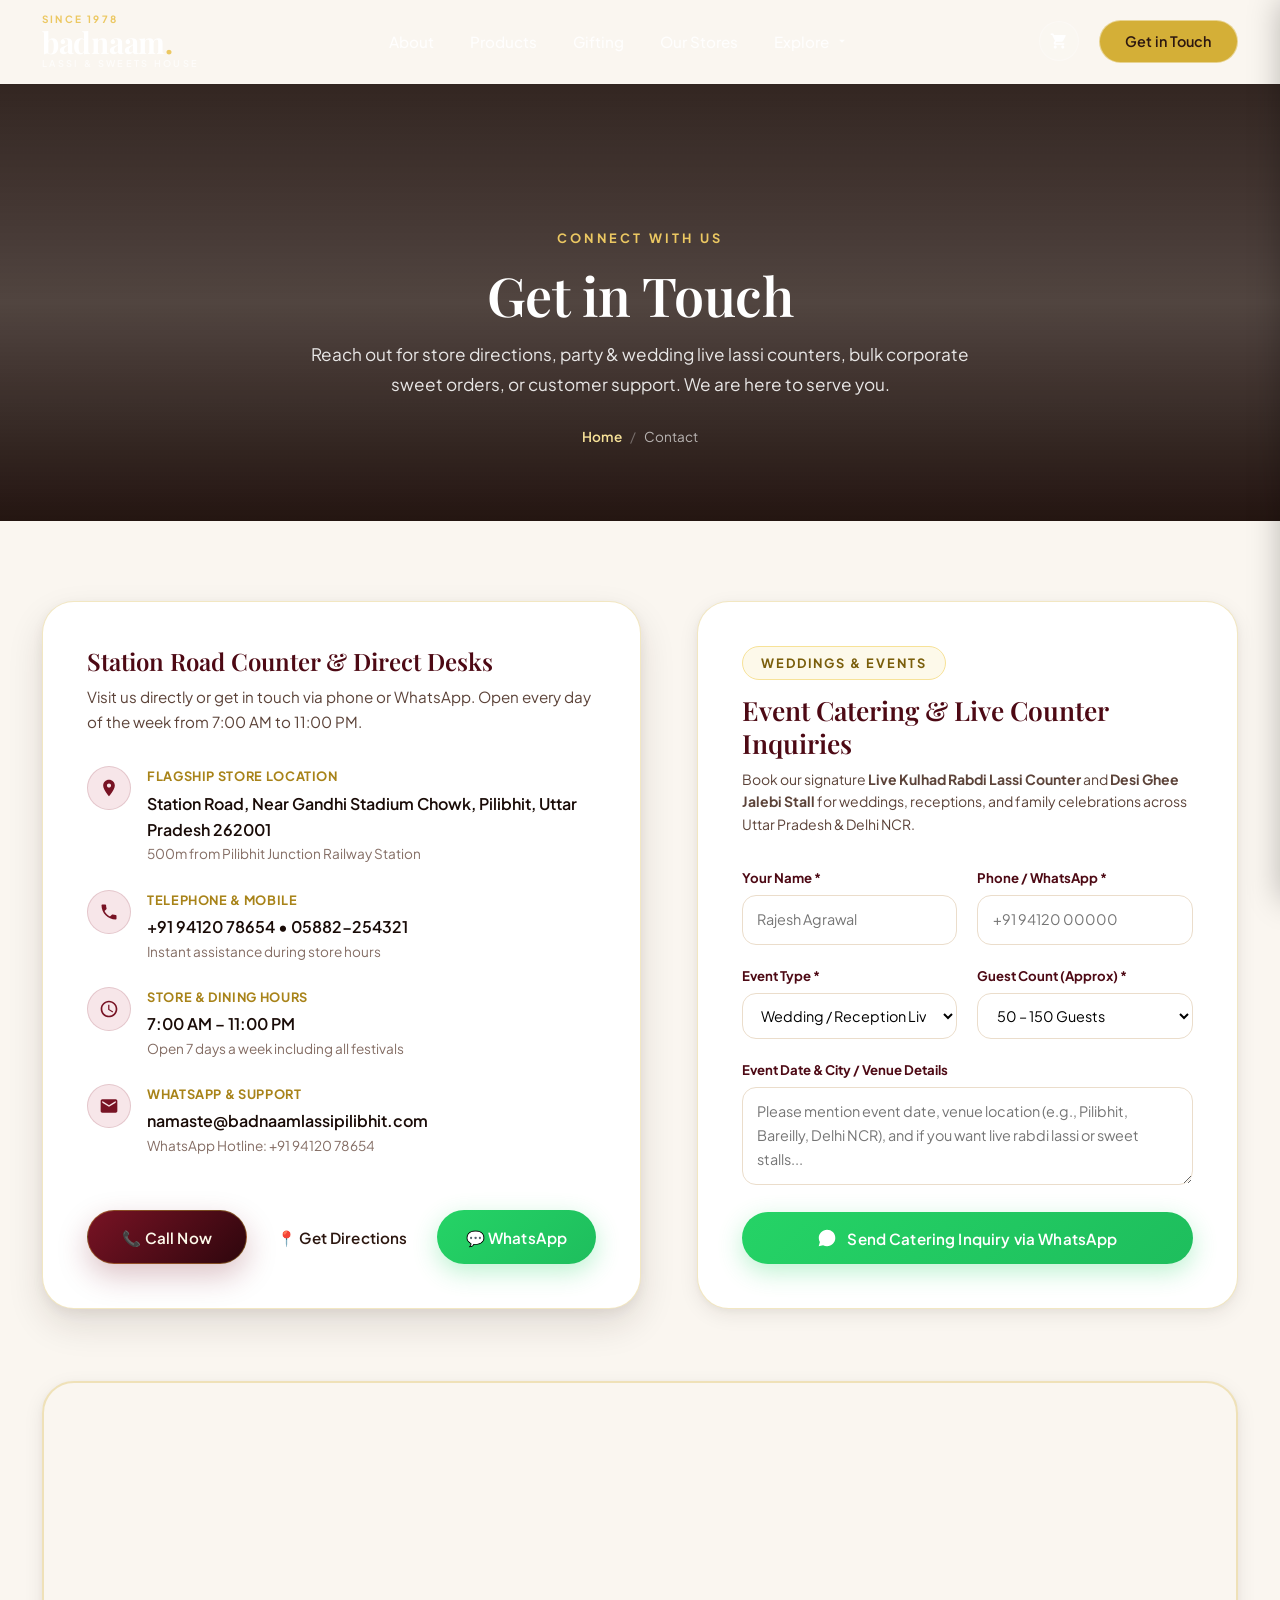
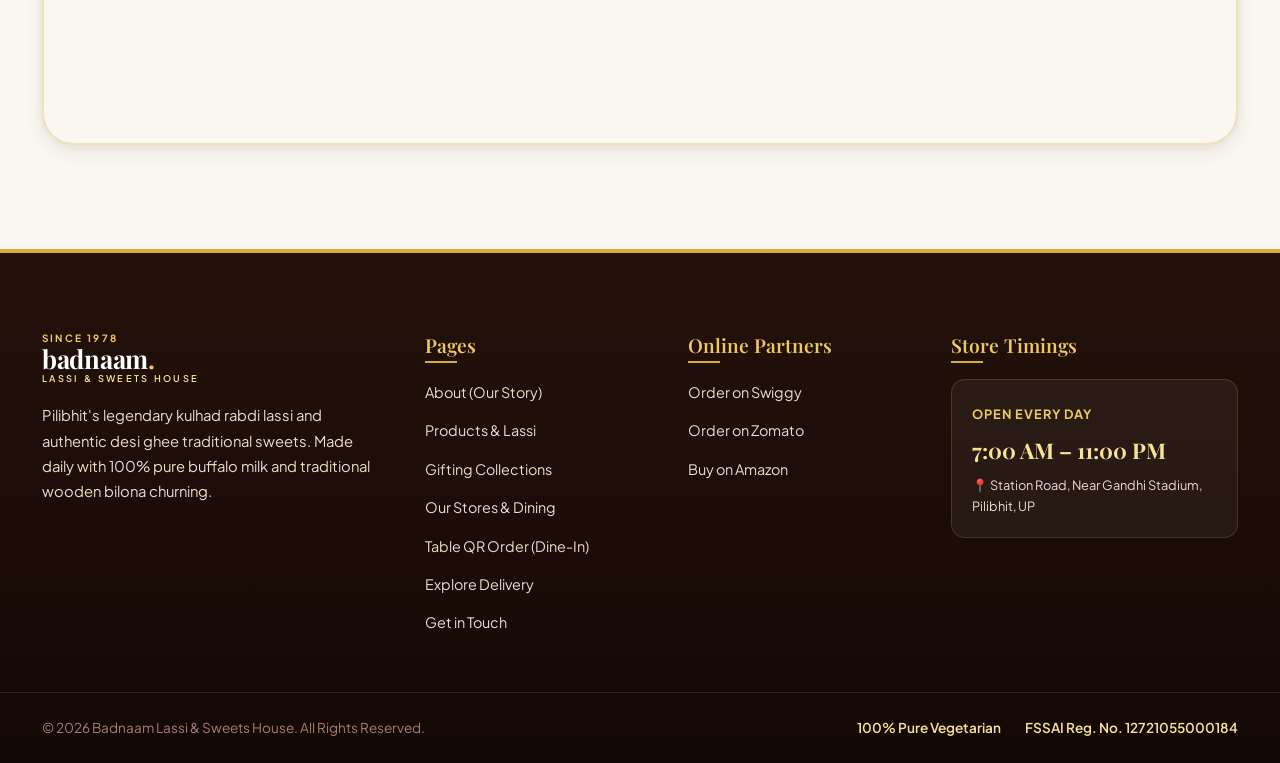
==== commit b88e5140: "feat: add Dine-In Table QR ordering system with instant UPI payment and live kitchen preparation cou" ====
--- a/contact.html
+++ b/contact.html
@@ -94,6 +94,7 @@
         <a href="products.html" class="mobile-nav-link">Products (मिष्ठान व लस्सी)</a>
         <a href="gifting.html" class="mobile-nav-link">Gifting (शाही उपहार)</a>
         <a href="stores.html" class="mobile-nav-link">Our Stores (दुकानें व भोजन)</a>
+        <a href="table-order.html?table=4" class="mobile-nav-link" style="color: var(--color-gold-700); font-weight: 700;">📱 Table QR Order (मेज़ से ऑर्डर)</a>
         <a href="explore.html" class="mobile-nav-link">Explore (Swiggy • Zomato • Amazon)</a>
         <a href="contact.html" class="mobile-nav-link active">Get in Touch (संपर्क)</a>
       </div>
@@ -326,6 +327,7 @@
             <li><a href="products.html">Products &amp; Lassi</a></li>
             <li><a href="gifting.html">Gifting Collections</a></li>
             <li><a href="stores.html">Our Stores &amp; Dining</a></li>
+            <li><a href="table-order.html?table=4">Table QR Order (Dine-In)</a></li>
             <li><a href="explore.html">Explore Delivery</a></li>
             <li><a href="contact.html">Get in Touch</a></li>
           </ul>
@@ -377,4 +379,4 @@
     }
   </script>
 </body>
-</html>+</html>
--- a/css/styles.css
+++ b/css/styles.css
@@ -2554,3 +2554,574 @@
   }
 }
 
+/* ==========================================================================
+   Table QR Ordering & Live Kitchen Preparation Tracker
+   ========================================================================== */
+.table-order-header {
+  background: linear-gradient(135deg, var(--color-brown-950) 0%, var(--color-maroon-950) 100%);
+  color: #FFFFFF;
+  padding: 1rem 0;
+  border-bottom: 2px solid var(--color-gold-500);
+  position: sticky;
+  top: 0;
+  z-index: 100;
+  box-shadow: var(--shadow-md);
+}
+
+.table-order-header-inner {
+  display: flex;
+  align-items: center;
+  justify-content: space-between;
+  gap: 1rem;
+}
+
+.table-badge-indicator {
+  display: inline-flex;
+  align-items: center;
+  gap: 0.5rem;
+  background: rgba(212, 175, 55, 0.15);
+  border: 1px solid var(--color-gold-400);
+  padding: 0.4rem 0.9rem;
+  border-radius: var(--radius-full);
+  font-size: 0.85rem;
+  font-weight: 700;
+  color: var(--color-gold-300);
+}
+
+.table-pulse-dot {
+  width: 9px;
+  height: 9px;
+  border-radius: 50%;
+  background: #10B981;
+  box-shadow: 0 0 0 0 rgba(16, 185, 129, 0.7);
+  animation: pulse-green 1.8s infinite;
+}
+
+@keyframes pulse-green {
+  0% { transform: scale(0.95); box-shadow: 0 0 0 0 rgba(16, 185, 129, 0.7); }
+  70% { transform: scale(1); box-shadow: 0 0 0 7px rgba(16, 185, 129, 0); }
+  100% { transform: scale(0.95); box-shadow: 0 0 0 0 rgba(16, 185, 129, 0); }
+}
+
+.dinein-table-selector-card {
+  background: #FFFFFF;
+  border-radius: var(--radius-xl);
+  padding: 2rem;
+  box-shadow: var(--shadow-md);
+  border: 1px solid rgba(212, 175, 55, 0.35);
+  text-align: center;
+  max-width: 680px;
+  margin: 2rem auto;
+}
+
+.table-chips-grid {
+  display: grid;
+  grid-template-columns: repeat(auto-fill, minmax(70px, 1fr));
+  gap: 0.75rem;
+  margin: 1.5rem 0;
+}
+
+.table-chip-btn {
+  background: var(--color-cream-100);
+  border: 1.5px solid var(--color-cream-300);
+  border-radius: var(--radius-md);
+  padding: 0.75rem 0.5rem;
+  font-size: 0.9rem;
+  font-weight: 700;
+  color: var(--color-maroon-800);
+  cursor: pointer;
+  transition: all var(--transition-fast);
+}
+
+.table-chip-btn:hover, .table-chip-btn.active {
+  background: var(--color-maroon-800);
+  color: #FFFFFF;
+  border-color: var(--color-maroon-800);
+  transform: translateY(-2px);
+  box-shadow: var(--shadow-sm);
+}
+
+.table-menu-sticky-tabs {
+  position: sticky;
+  top: 70px;
+  z-index: 90;
+  background: #FAF6F0;
+  padding: 0.75rem 0;
+  border-bottom: 1px solid rgba(212, 175, 55, 0.25);
+  box-shadow: 0 4px 12px rgba(0,0,0,0.04);
+}
+
+.table-menu-grid {
+  display: grid;
+  grid-template-columns: repeat(auto-fill, minmax(320px, 1fr));
+  gap: 1.5rem;
+  padding: 2rem 0 6rem 0;
+}
+
+.table-item-card {
+  background: #FFFFFF;
+  border-radius: var(--radius-lg);
+  padding: 1.25rem;
+  display: flex;
+  gap: 1.25rem;
+  box-shadow: var(--shadow-sm);
+  border: 1px solid rgba(212, 175, 55, 0.2);
+  transition: all var(--transition-fast);
+  position: relative;
+}
+
+.table-item-card:hover {
+  transform: translateY(-3px);
+  box-shadow: var(--shadow-md);
+  border-color: var(--color-gold-400);
+}
+
+.table-item-thumb {
+  width: 105px;
+  height: 105px;
+  border-radius: var(--radius-md);
+  overflow: hidden;
+  flex-shrink: 0;
+  position: relative;
+}
+
+.table-item-thumb img {
+  width: 100%;
+  height: 100%;
+  object-fit: cover;
+}
+
+.table-item-content {
+  display: flex;
+  flex-direction: column;
+  flex-grow: 1;
+}
+
+.table-item-name {
+  font-family: var(--font-heading);
+  font-size: 1.15rem;
+  font-weight: 700;
+  color: var(--color-maroon-900);
+  margin-bottom: 0.2rem;
+}
+
+.table-item-hindi {
+  font-size: 0.8rem;
+  color: var(--color-gold-700);
+  font-weight: 600;
+  margin-bottom: 0.35rem;
+}
+
+.table-item-desc {
+  font-size: 0.825rem;
+  color: var(--text-secondary);
+  line-height: 1.45;
+  margin-bottom: 0.75rem;
+  flex-grow: 1;
+}
+
+.table-item-foot {
+  display: flex;
+  align-items: center;
+  justify-content: space-between;
+  margin-top: auto;
+}
+
+.table-item-price {
+  font-size: 1.1rem;
+  font-weight: 800;
+  color: var(--color-maroon-700);
+}
+
+.table-qty-selector {
+  display: inline-flex;
+  align-items: center;
+  border: 1.5px solid var(--color-gold-500);
+  border-radius: var(--radius-full);
+  overflow: hidden;
+  background: #FFF;
+}
+
+.table-qty-btn {
+  background: transparent;
+  border: none;
+  width: 32px;
+  height: 32px;
+  font-size: 1.1rem;
+  font-weight: 700;
+  color: var(--color-maroon-800);
+  cursor: pointer;
+  display: flex;
+  align-items: center;
+  justify-content: center;
+  transition: background var(--transition-fast);
+}
+
+.table-qty-btn:hover {
+  background: var(--color-gold-100);
+}
+
+.table-qty-count {
+  min-width: 24px;
+  text-align: center;
+  font-size: 0.95rem;
+  font-weight: 800;
+  color: var(--color-maroon-900);
+}
+
+/* Sticky Bottom Table Action Bar */
+.table-bottom-bar {
+  position: fixed;
+  bottom: 0;
+  left: 0;
+  right: 0;
+  background: linear-gradient(135deg, var(--color-brown-950) 0%, var(--color-maroon-950) 100%);
+  color: #FFFFFF;
+  padding: 1rem 1.5rem;
+  border-top: 2px solid var(--color-gold-500);
+  box-shadow: 0 -8px 24px rgba(0,0,0,0.25);
+  z-index: 120;
+  display: flex;
+  align-items: center;
+  justify-content: space-between;
+  transform: translateY(110%);
+  transition: transform var(--transition-normal);
+}
+
+.table-bottom-bar.visible {
+  transform: translateY(0);
+}
+
+.table-bottom-summary {
+  display: flex;
+  align-items: center;
+  gap: 1.25rem;
+}
+
+.table-bottom-items {
+  font-size: 0.85rem;
+  color: var(--color-cream-300);
+  text-transform: uppercase;
+  letter-spacing: 0.05em;
+}
+
+.table-bottom-total {
+  font-size: 1.35rem;
+  font-weight: 800;
+  color: var(--color-gold-300);
+}
+
+/* Table Checkout Modal */
+.table-modal-backdrop {
+  position: fixed;
+  inset: 0;
+  background: rgba(0, 0, 0, 0.7);
+  backdrop-filter: blur(4px);
+  z-index: 200;
+  opacity: 0;
+  visibility: hidden;
+  transition: all var(--transition-fast);
+}
+
+.table-modal-backdrop.active {
+  opacity: 1;
+  visibility: visible;
+}
+
+.table-modal-sheet {
+  position: fixed;
+  bottom: 0;
+  left: 50%;
+  transform: translate(-50%, 100%);
+  width: 100%;
+  max-width: 580px;
+  max-height: 90vh;
+  background: #FFFFFF;
+  border-radius: var(--radius-2xl) var(--radius-2xl) 0 0;
+  box-shadow: var(--shadow-xl);
+  z-index: 201;
+  display: flex;
+  flex-direction: column;
+  overflow: hidden;
+  transition: transform var(--transition-normal);
+}
+
+.table-modal-sheet.active {
+  transform: translate(-50%, 0);
+}
+
+.table-modal-header {
+  padding: 1.25rem 1.5rem;
+  background: var(--color-cream-100);
+  border-bottom: 1px solid var(--color-cream-300);
+  display: flex;
+  align-items: center;
+  justify-content: space-between;
+}
+
+.table-modal-title {
+  font-family: var(--font-heading);
+  font-size: 1.3rem;
+  font-weight: 700;
+  color: var(--color-maroon-800);
+}
+
+.table-modal-body {
+  padding: 1.5rem;
+  overflow-y: auto;
+  flex-grow: 1;
+}
+
+.bill-row {
+  display: flex;
+  justify-content: space-between;
+  padding: 0.5rem 0;
+  font-size: 0.925rem;
+  color: var(--text-secondary);
+}
+
+.bill-row.total-row {
+  border-top: 2px dashed var(--color-cream-300);
+  margin-top: 0.75rem;
+  padding-top: 1rem;
+  font-size: 1.25rem;
+  font-weight: 800;
+  color: var(--color-maroon-900);
+}
+
+.pay-method-tabs {
+  display: grid;
+  grid-template-columns: 1fr 1fr;
+  gap: 0.75rem;
+  margin: 1.25rem 0;
+}
+
+.pay-tab-btn {
+  border: 1.5px solid var(--color-cream-300);
+  border-radius: var(--radius-md);
+  padding: 0.85rem;
+  text-align: center;
+  background: #FFF;
+  cursor: pointer;
+  font-weight: 700;
+  font-size: 0.875rem;
+  color: var(--text-primary);
+  transition: all var(--transition-fast);
+}
+
+.pay-tab-btn.active {
+  border-color: var(--color-gold-500);
+  background: var(--color-gold-100);
+  color: var(--color-maroon-900);
+}
+
+.upi-qr-box {
+  background: var(--color-cream-50);
+  border: 1px solid var(--color-cream-300);
+  border-radius: var(--radius-lg);
+  padding: 1.25rem;
+  text-align: center;
+  margin: 1rem 0;
+}
+
+.upi-qr-img {
+  width: 180px;
+  height: 180px;
+  margin: 0 auto 0.75rem auto;
+  background: #FFF;
+  padding: 8px;
+  border-radius: var(--radius-md);
+  box-shadow: var(--shadow-sm);
+  display: block;
+}
+
+/* ==========================================================================
+   Live Kitchen Preparation Tracker Screen
+   ========================================================================== */
+.kitchen-tracker-wrap {
+  background: #FFFFFF;
+  border-radius: var(--radius-2xl);
+  padding: 2.5rem;
+  border: 2px solid var(--color-gold-400);
+  box-shadow: var(--shadow-xl);
+  max-width: 640px;
+  margin: 2rem auto;
+  text-align: center;
+}
+
+.order-success-icon {
+  width: 68px;
+  height: 68px;
+  border-radius: 50%;
+  background: #ECFDF5;
+  color: #10B981;
+  display: inline-flex;
+  align-items: center;
+  justify-content: center;
+  margin-bottom: 1rem;
+}
+
+.order-success-icon svg {
+  width: 36px;
+  height: 36px;
+  fill: currentColor;
+}
+
+.prep-countdown-card {
+  background: linear-gradient(135deg, var(--color-brown-950) 0%, var(--color-maroon-950) 100%);
+  color: #FFFFFF;
+  border-radius: var(--radius-xl);
+  padding: 2rem;
+  margin: 1.75rem 0;
+  box-shadow: var(--shadow-md);
+  border: 1px solid rgba(212, 175, 55, 0.35);
+  position: relative;
+  overflow: hidden;
+}
+
+.prep-time-display {
+  font-family: var(--font-heading);
+  font-size: 3.5rem;
+  font-weight: 800;
+  color: var(--color-gold-400);
+  letter-spacing: 0.05em;
+  line-height: 1;
+  margin-bottom: 0.5rem;
+}
+
+.prep-time-sub {
+  font-size: 0.95rem;
+  color: var(--color-cream-200);
+  font-weight: 500;
+}
+
+.prep-progress-bar-bg {
+  width: 100%;
+  height: 8px;
+  background: rgba(255, 255, 255, 0.15);
+  border-radius: var(--radius-full);
+  margin-top: 1.5rem;
+  overflow: hidden;
+}
+
+.prep-progress-bar-fill {
+  height: 100%;
+  background: linear-gradient(90deg, var(--color-gold-500) 0%, #10B981 100%);
+  border-radius: var(--radius-full);
+  transition: width 1s linear;
+  width: 10%;
+}
+
+/* Stepper */
+.kitchen-stepper {
+  display: flex;
+  justify-content: space-between;
+  position: relative;
+  margin: 2.25rem 0 1.5rem 0;
+}
+
+.kitchen-stepper::before {
+  content: '';
+  position: absolute;
+  top: 18px;
+  left: 12%;
+  right: 12%;
+  height: 2px;
+  background: var(--color-cream-300);
+  z-index: 1;
+}
+
+.step-node {
+  position: relative;
+  z-index: 2;
+  display: flex;
+  flex-direction: column;
+  align-items: center;
+  flex: 1;
+}
+
+.step-circle {
+  width: 36px;
+  height: 36px;
+  border-radius: 50%;
+  background: var(--color-cream-200);
+  color: var(--text-secondary);
+  display: flex;
+  align-items: center;
+  justify-content: center;
+  font-size: 0.85rem;
+  font-weight: 800;
+  margin-bottom: 0.5rem;
+  border: 2px solid #FFF;
+  transition: all var(--transition-fast);
+}
+
+.step-node.completed .step-circle {
+  background: #10B981;
+  color: #FFF;
+}
+
+.step-node.active .step-circle {
+  background: var(--color-gold-500);
+  color: var(--color-maroon-950);
+  box-shadow: 0 0 0 4px rgba(212, 175, 55, 0.35);
+  animation: pulse-step 1.6s infinite;
+}
+
+@keyframes pulse-step {
+  0% { transform: scale(1); }
+  50% { transform: scale(1.1); }
+  100% { transform: scale(1); }
+}
+
+.step-label {
+  font-size: 0.75rem;
+  font-weight: 700;
+  color: var(--text-secondary);
+  text-align: center;
+}
+
+.step-node.active .step-label {
+  color: var(--color-maroon-900);
+}
+
+/* Printable Table Stand Card */
+.table-stand-preview {
+  background: #FAF6F0;
+  border: 3px solid var(--color-gold-600);
+  border-radius: var(--radius-xl);
+  padding: 2.5rem 2rem;
+  text-align: center;
+  max-width: 360px;
+  margin: 0 auto;
+  box-shadow: var(--shadow-lg);
+  color: var(--color-maroon-900);
+}
+
+.table-stand-number {
+  font-family: var(--font-heading);
+  font-size: 2.4rem;
+  font-weight: 800;
+  color: var(--color-maroon-800);
+  letter-spacing: 0.05em;
+  margin-bottom: 0.25rem;
+}
+
+@media print {
+  body * {
+    visibility: hidden;
+  }
+  #printableStandArea, #printableStandArea * {
+    visibility: visible;
+  }
+  #printableStandArea {
+    position: absolute;
+    left: 0;
+    top: 0;
+    width: 100%;
+    margin: 0;
+    padding: 20px;
+  }
+}
+
+
